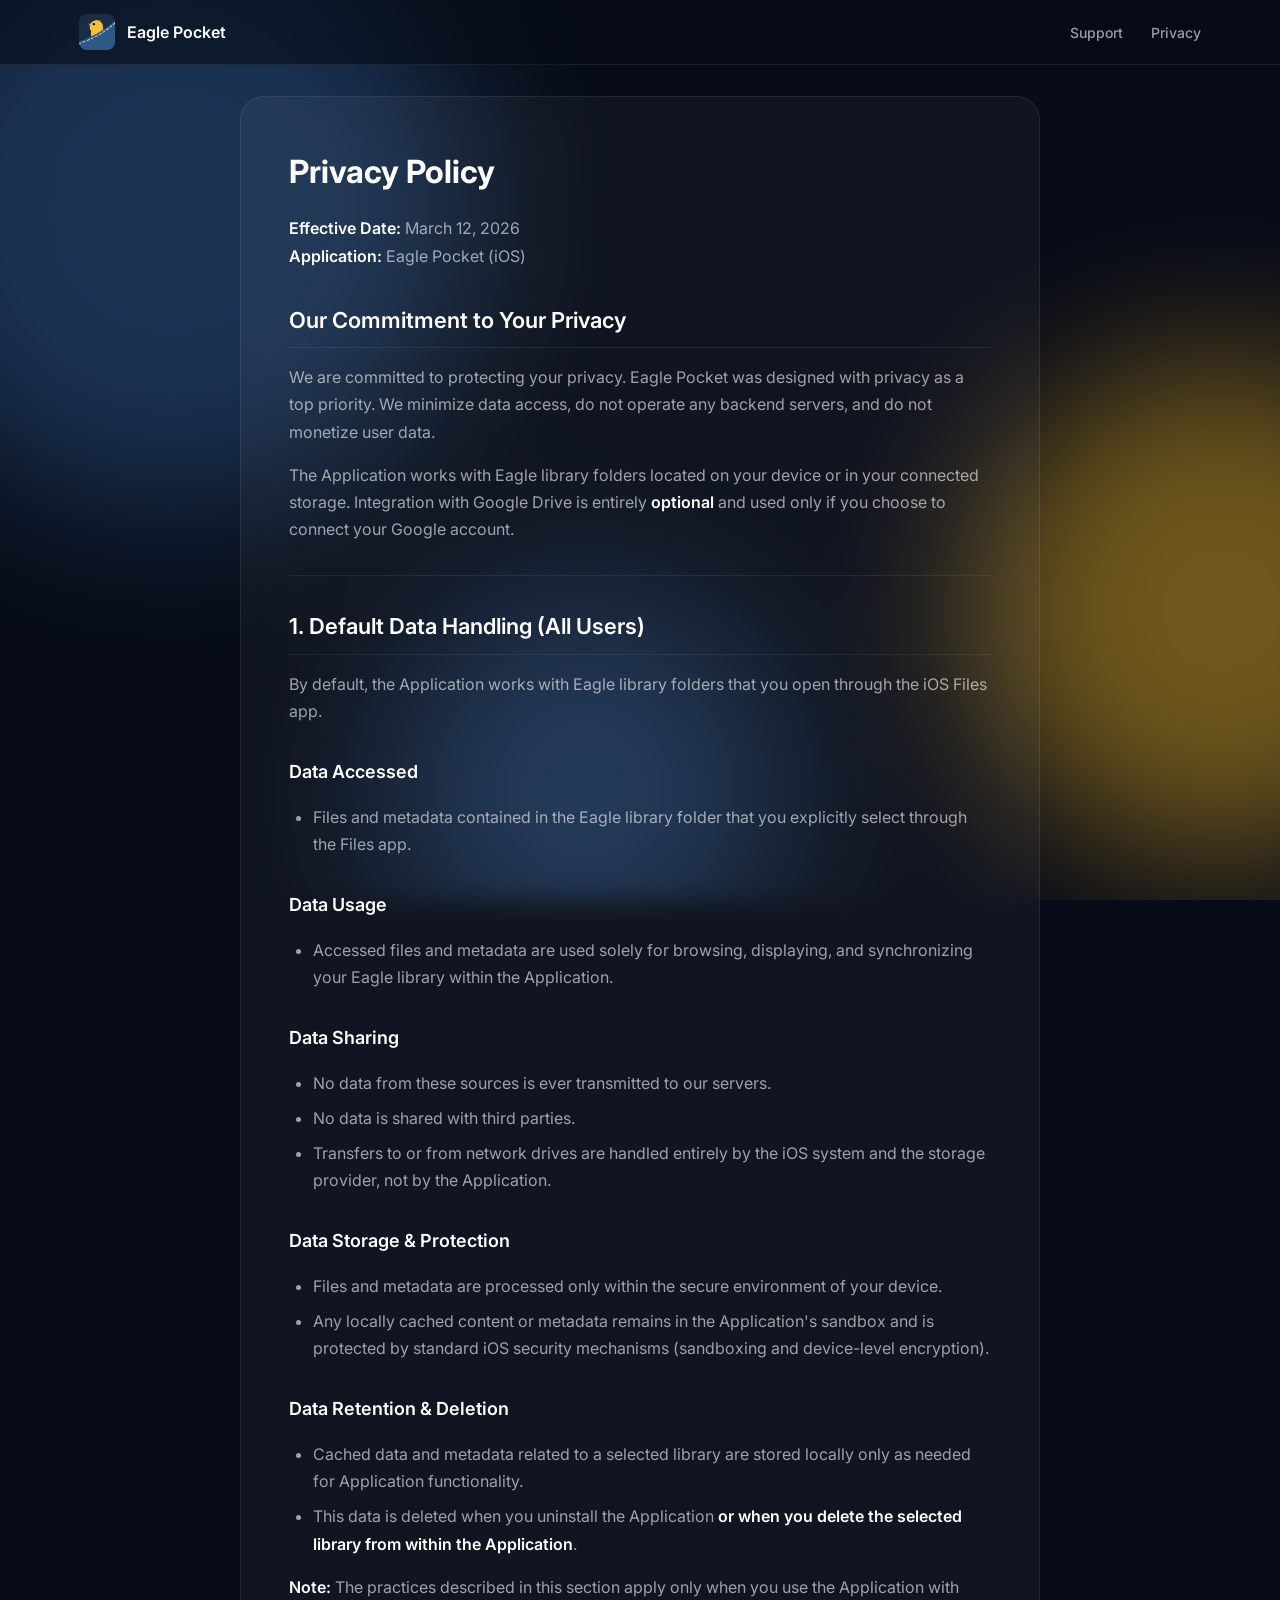
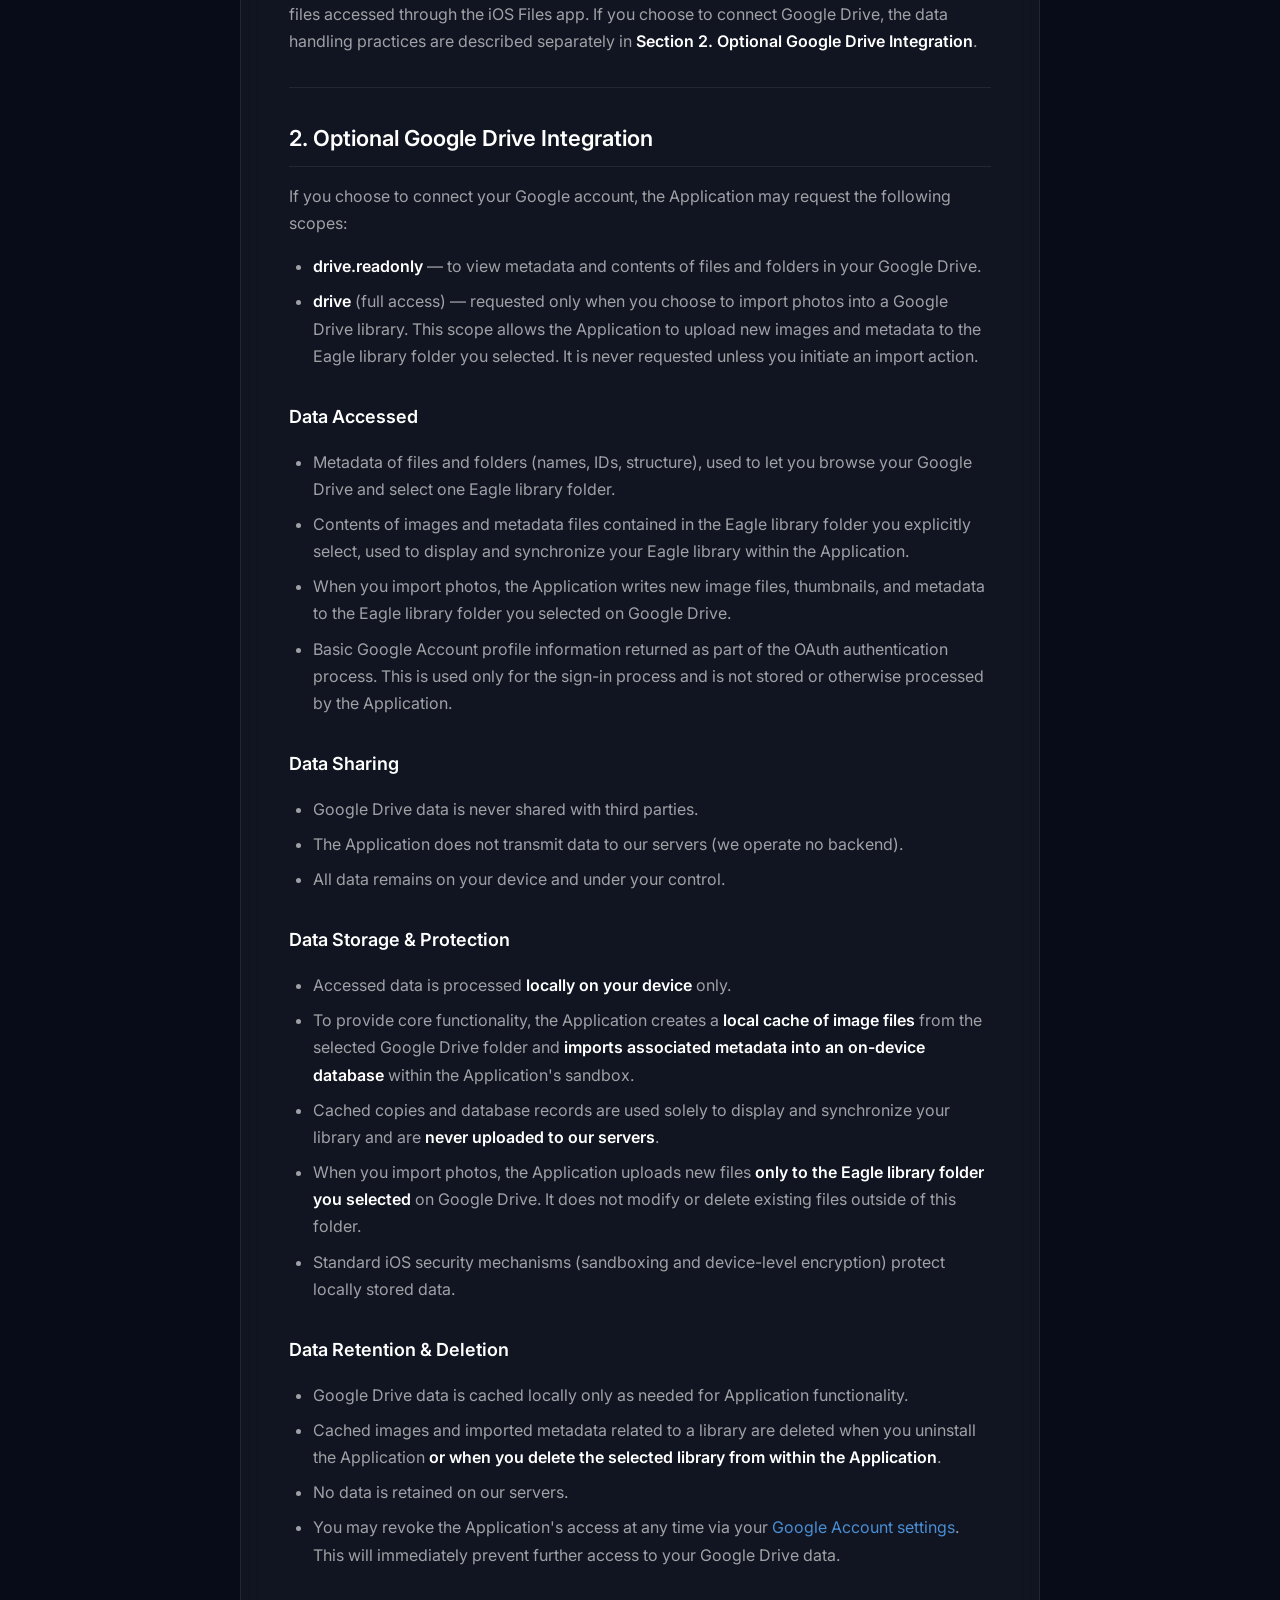
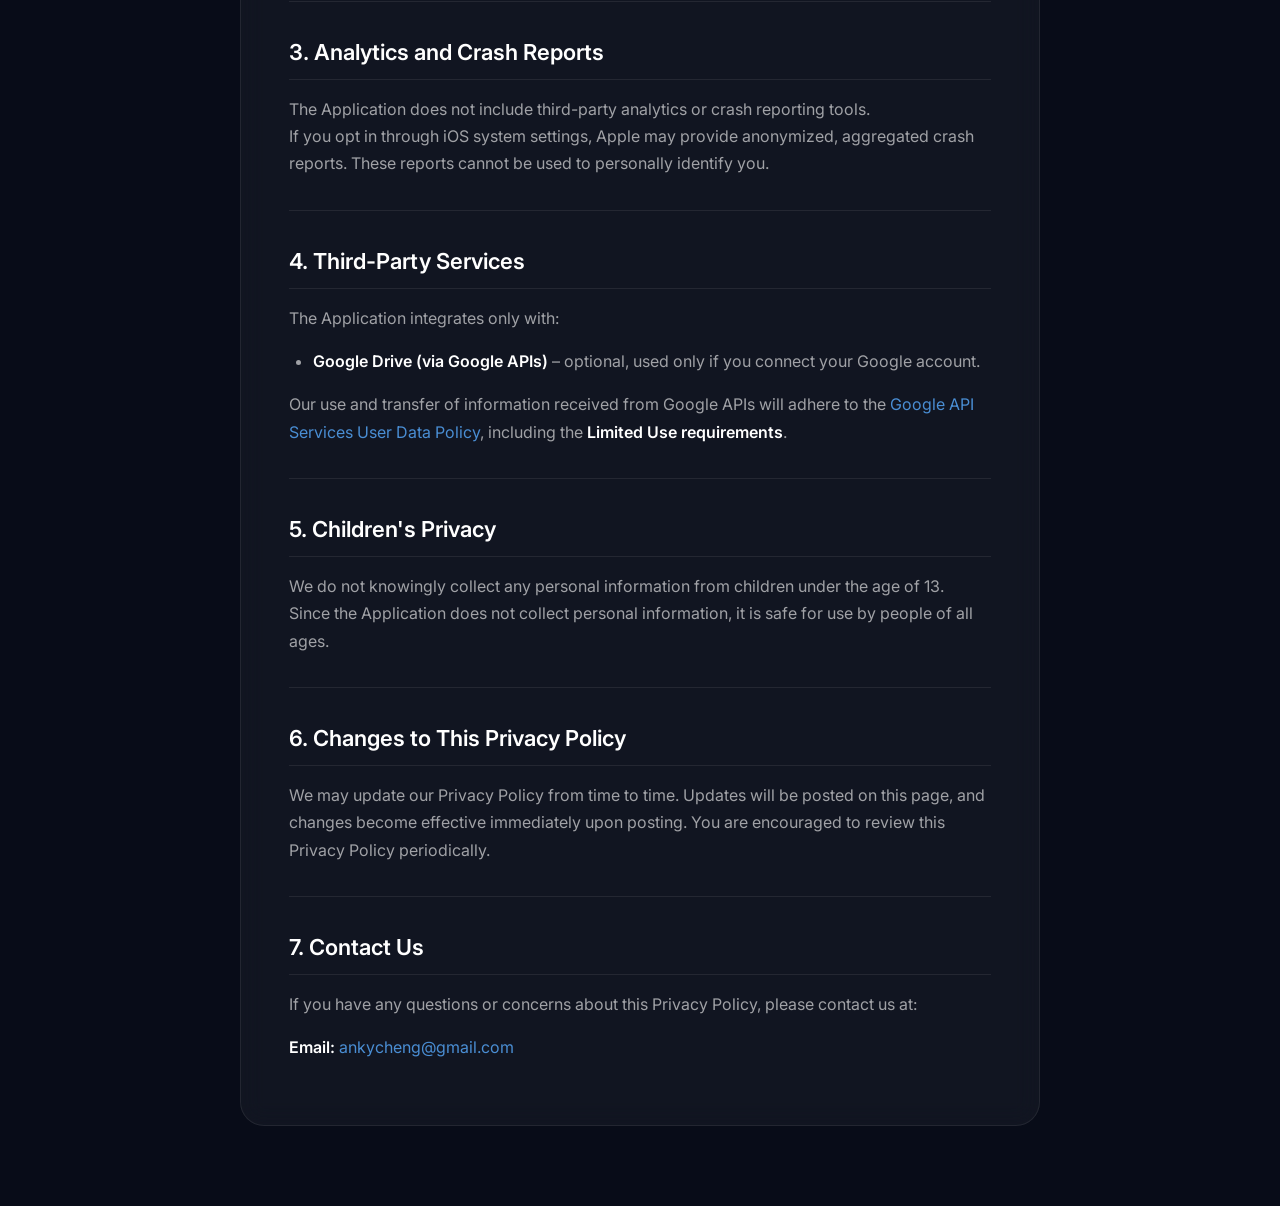
==== privacypolicy/index.html @ b46c78c3 "docs: Eagle Pocket landing site Static HTML/CSS landing page, privacy policy, and support page. Host" ====
<!DOCTYPE html>
<html lang="en-us">
<head>
    <meta charset="utf-8">
    <meta http-equiv="x-ua-compatible" content="ie=edge">
    <meta name="viewport" content="width=device-width, initial-scale=1.0">

    <title>Privacy Policy — Eagle Pocket</title>
    <meta name="description" content="Eagle Pocket privacy policy.">

    <!-- Icons -->
    <link rel="icon" type="image/png" sizes="32x32" href="../assets/favicon-32.png">
    <link rel="icon" type="image/png" sizes="16x16" href="../assets/favicon-16.png">
    <link rel="apple-touch-icon" sizes="180x180" href="../assets/apple-touch-icon.png">

    <!-- Smart App Banner (uncomment after App Store launch) -->
    <!-- <meta name="apple-itunes-app" content="app-id=6751750244"> -->

    <!-- Inter Font -->
    <link rel="preconnect" href="https://fonts.googleapis.com">
    <link rel="preconnect" href="https://fonts.gstatic.com" crossorigin>
    <link href="https://fonts.googleapis.com/css2?family=Inter:wght@300;400;500;600;700&display=swap" rel="stylesheet">

    <!-- FontAwesome -->
    <link rel="stylesheet" href="https://cdnjs.cloudflare.com/ajax/libs/font-awesome/5.15.4/css/all.min.css">

    <link rel="stylesheet" href="../styles.css">
</head>

<body>
    <!-- Animated Background Orbs -->
    <div class="bg-orbs">
        <div class="orb orb-1"></div>
        <div class="orb orb-2"></div>
        <div class="orb orb-3"></div>
    </div>

    <!-- Glass Nav -->
    <header class="glass-nav">
        <div class="nav-container">
            <div class="logo">
                <a href="../"><img class="headerIcon" src="../assets/appicon.png" alt="Eagle Pocket"></a>
                <p class="headerName">Eagle Pocket</p>
            </div>
            <nav>
                <ul>
                    <li><a href="../support/">Support</a></li>
                    <li><a href="../privacypolicy/">Privacy</a></li>
                </ul>
            </nav>
        </div>
    </header>

    <div class="page-wrapper">
        <article class="page-content">
            <h1>Privacy Policy</h1>
            <p><strong>Effective Date:</strong> March 12, 2026<br>
            <strong>Application:</strong> Eagle Pocket (iOS)</p>

            <h2>Our Commitment to Your Privacy</h2>
            <p>We are committed to protecting your privacy. Eagle Pocket was designed with privacy as a top priority. We minimize data access, do not operate any backend servers, and do not monetize user data.</p>
            <p>The Application works with Eagle library folders located on your device or in your connected storage. Integration with Google Drive is entirely <strong>optional</strong> and used only if you choose to connect your Google account.</p>

            <hr>

            <h2>1. Default Data Handling (All Users)</h2>
            <p>By default, the Application works with Eagle library folders that you open through the iOS Files app.</p>

            <h3>Data Accessed</h3>
            <ul>
                <li>Files and metadata contained in the Eagle library folder that you explicitly select through the Files app.</li>
            </ul>

            <h3>Data Usage</h3>
            <ul>
                <li>Accessed files and metadata are used solely for browsing, displaying, and synchronizing your Eagle library within the Application.</li>
            </ul>

            <h3>Data Sharing</h3>
            <ul>
                <li>No data from these sources is ever transmitted to our servers.</li>
                <li>No data is shared with third parties.</li>
                <li>Transfers to or from network drives are handled entirely by the iOS system and the storage provider, not by the Application.</li>
            </ul>

            <h3>Data Storage &amp; Protection</h3>
            <ul>
                <li>Files and metadata are processed only within the secure environment of your device.</li>
                <li>Any locally cached content or metadata remains in the Application's sandbox and is protected by standard iOS security mechanisms (sandboxing and device-level encryption).</li>
            </ul>

            <h3>Data Retention &amp; Deletion</h3>
            <ul>
                <li>Cached data and metadata related to a selected library are stored locally only as needed for Application functionality.</li>
                <li>This data is deleted when you uninstall the Application <strong>or when you delete the selected library from within the Application</strong>.</li>
            </ul>

            <p><strong>Note:</strong> The practices described in this section apply only when you use the Application with files accessed through the iOS Files app. If you choose to connect Google Drive, the data handling practices are described separately in <strong>Section 2. Optional Google Drive Integration</strong>.</p>

            <hr>

            <h2>2. Optional Google Drive Integration</h2>
            <p>If you choose to connect your Google account, the Application may request the following scopes:</p>
            <ul>
                <li><strong>drive.readonly</strong> — to view metadata and contents of files and folders in your Google Drive.</li>
                <li><strong>drive</strong> (full access) — requested only when you choose to import photos into a Google Drive library. This scope allows the Application to upload new images and metadata to the Eagle library folder you selected. It is never requested unless you initiate an import action.</li>
            </ul>

            <h3>Data Accessed</h3>
            <ul>
                <li>Metadata of files and folders (names, IDs, structure), used to let you browse your Google Drive and select one Eagle library folder.</li>
                <li>Contents of images and metadata files contained in the Eagle library folder you explicitly select, used to display and synchronize your Eagle library within the Application.</li>
                <li>When you import photos, the Application writes new image files, thumbnails, and metadata to the Eagle library folder you selected on Google Drive.</li>
                <li>Basic Google Account profile information returned as part of the OAuth authentication process. This is used only for the sign-in process and is not stored or otherwise processed by the Application.</li>
            </ul>

            <h3>Data Sharing</h3>
            <ul>
                <li>Google Drive data is never shared with third parties.</li>
                <li>The Application does not transmit data to our servers (we operate no backend).</li>
                <li>All data remains on your device and under your control.</li>
            </ul>

            <h3>Data Storage &amp; Protection</h3>
            <ul>
                <li>Accessed data is processed <strong>locally on your device</strong> only.</li>
                <li>To provide core functionality, the Application creates a <strong>local cache of image files</strong> from the selected Google Drive folder and <strong>imports associated metadata into an on-device database</strong> within the Application's sandbox.</li>
                <li>Cached copies and database records are used solely to display and synchronize your library and are <strong>never uploaded to our servers</strong>.</li>
                <li>When you import photos, the Application uploads new files <strong>only to the Eagle library folder you selected</strong> on Google Drive. It does not modify or delete existing files outside of this folder.</li>
                <li>Standard iOS security mechanisms (sandboxing and device-level encryption) protect locally stored data.</li>
            </ul>

            <h3>Data Retention &amp; Deletion</h3>
            <ul>
                <li>Google Drive data is cached locally only as needed for Application functionality.</li>
                <li>Cached images and imported metadata related to a library are deleted when you uninstall the Application <strong>or when you delete the selected library from within the Application</strong>.</li>
                <li>No data is retained on our servers.</li>
                <li>You may revoke the Application's access at any time via your <a href="https://myaccount.google.com/permissions">Google Account settings</a>. This will immediately prevent further access to your Google Drive data.</li>
            </ul>

            <hr>

            <h2>3. Analytics and Crash Reports</h2>
            <p>The Application does not include third-party analytics or crash reporting tools.<br>
            If you opt in through iOS system settings, Apple may provide anonymized, aggregated crash reports. These reports cannot be used to personally identify you.</p>

            <hr>

            <h2>4. Third-Party Services</h2>
            <p>The Application integrates only with:</p>
            <ul>
                <li><strong>Google Drive (via Google APIs)</strong> – optional, used only if you connect your Google account.</li>
            </ul>
            <p>Our use and transfer of information received from Google APIs will adhere to the <a href="https://developers.google.com/terms/api-services-user-data-policy">Google API Services User Data Policy</a>, including the <strong>Limited Use requirements</strong>.</p>

            <hr>

            <h2>5. Children's Privacy</h2>
            <p>We do not knowingly collect any personal information from children under the age of 13.<br>
            Since the Application does not collect personal information, it is safe for use by people of all ages.</p>

            <hr>

            <h2>6. Changes to This Privacy Policy</h2>
            <p>We may update our Privacy Policy from time to time. Updates will be posted on this page, and changes become effective immediately upon posting. You are encouraged to review this Privacy Policy periodically.</p>

            <hr>

            <h2>7. Contact Us</h2>
            <p>If you have any questions or concerns about this Privacy Policy, please contact us at:</p>
            <p><strong>Email:</strong> <a href="mailto:ankycheng@gmail.com">ankycheng@gmail.com</a></p>
        </article>
    </div>
</body>
</html>
---- styles.css ----
/* ============================================
   Eagle Pocket — Liquid Glass Theme
   ============================================ */

/* ---------- Custom Properties ---------- */
:root {
  --bg-base: #080c18;
  --glass-bg: rgba(255, 255, 255, 0.04);
  --glass-bg-hover: rgba(255, 255, 255, 0.08);
  --glass-border: rgba(255, 255, 255, 0.08);
  --glass-border-hover: rgba(255, 255, 255, 0.15);
  --orb-blue: #2d5a8e;
  --orb-gold: #d4a020;
  --text-primary: #ffffff;
  --text-secondary: rgba(255, 255, 255, 0.6);
  --accent: #4a8ed4;
  --content-width: 1170px;
}

/* ---------- Reset ---------- */
*,
*::before,
*::after {
  box-sizing: border-box;
  margin: 0;
  padding: 0;
}

html {
  font-size: 62.5%;
  font-family: 'Inter', -apple-system, BlinkMacSystemFont, "Segoe UI", Roboto, Helvetica, Arial, sans-serif;
  line-height: 1;
  scroll-behavior: smooth;
}

body {
  font-size: 1.6rem;
  background-color: var(--bg-base);
  color: var(--text-primary);
  -webkit-font-smoothing: antialiased;
  -moz-osx-font-smoothing: grayscale;
  overflow-x: hidden;
}

h1 { font-size: 4rem; font-weight: 700; }
h2 { font-size: 2.4rem; font-weight: 400; }
h3 { font-size: 2rem; font-weight: 600; }

a:link,
a:hover,
a:visited,
a:active {
  color: var(--accent);
  text-decoration: none;
}


/* ---------- Animated Background Orbs ---------- */

.bg-orbs {
  position: fixed;
  top: 0;
  left: 0;
  width: 100%;
  height: 100%;
  z-index: 0;
  pointer-events: none;
  overflow: hidden;
}

.orb {
  position: absolute;
  border-radius: 50%;
  filter: blur(80px);
  opacity: 0.5;
}

.orb-1 {
  width: 600px;
  height: 600px;
  background: var(--orb-blue);
  top: -10%;
  left: -10%;
  animation: orb-float-1 20s ease-in-out infinite;
}

.orb-2 {
  width: 500px;
  height: 500px;
  background: var(--orb-gold);
  top: 40%;
  right: -15%;
  animation: orb-float-2 25s ease-in-out infinite;
}

.orb-3 {
  width: 400px;
  height: 400px;
  background: var(--orb-blue);
  bottom: -10%;
  left: 30%;
  animation: orb-float-3 22s ease-in-out infinite;
}

@keyframes orb-float-1 {
  0%, 100% { transform: translate(0, 0) scale(1); }
  33% { transform: translate(100px, 80px) scale(1.1); }
  66% { transform: translate(-50px, 120px) scale(0.95); }
}

@keyframes orb-float-2 {
  0%, 100% { transform: translate(0, 0) scale(1); }
  33% { transform: translate(-120px, -60px) scale(1.05); }
  66% { transform: translate(60px, -100px) scale(0.9); }
}

@keyframes orb-float-3 {
  0%, 100% { transform: translate(0, 0) scale(1); }
  33% { transform: translate(80px, -70px) scale(1.1); }
  66% { transform: translate(-100px, 40px) scale(0.95); }
}


/* ---------- Glass Nav ---------- */

.glass-nav {
  position: fixed;
  top: 0;
  left: 0;
  right: 0;
  z-index: 100;
  background: rgba(8, 12, 24, 0.6);
  backdrop-filter: blur(20px);
  -webkit-backdrop-filter: blur(20px);
  border-bottom: 1px solid var(--glass-border);
}

.nav-container {
  max-width: var(--content-width);
  margin: 0 auto;
  padding: 0 24px;
  display: flex;
  align-items: center;
  justify-content: space-between;
  height: 64px;
}

.logo {
  display: flex;
  align-items: center;
  gap: 12px;
}

.logo a {
  display: flex;
}

.headerIcon {
  width: 36px;
  height: 36px;
  border-radius: 22.37%;
  overflow: hidden;
  display: block;
}

.headerName {
  color: var(--text-primary);
  font-weight: 600;
  font-size: 1.6rem;
  white-space: nowrap;
}

nav ul {
  display: flex;
  list-style: none;
  gap: 28px;
}

nav ul li a:link,
nav ul li a:visited {
  color: var(--text-secondary);
  font-size: 1.4rem;
  font-weight: 500;
  transition: color 0.2s;
}

nav ul li a:hover,
nav ul li a:active {
  color: var(--text-primary);
}


/* ---------- Hero Section ---------- */

.hero {
  position: relative;
  z-index: 1;
  min-height: 100vh;
  display: flex;
  align-items: center;
  padding-top: 64px;
}

.hero-container {
  max-width: var(--content-width);
  margin: 0 auto;
  padding: 60px 24px;
  display: grid;
  grid-template-columns: 1fr 1fr;
  gap: 60px;
  align-items: center;
  width: 100%;
}

.hero-content {
  display: flex;
  flex-direction: column;
  align-items: flex-start;
}

.hero-icon-wrapper {
  position: relative;
  margin-bottom: 32px;
  width: 120px;
  height: 120px;
}

.hero-icon-glow {
  position: absolute;
  width: 160px;
  height: 160px;
  background: var(--orb-blue);
  border-radius: 32px;
  filter: blur(40px);
  opacity: 0.4;
  top: 50%;
  left: 50%;
  transform: translate(-50%, -50%);
}

.appIconLarge {
  position: relative;
  width: 120px;
  height: 120px;
  display: block;
  border-radius: 22.37%;
  z-index: 1;
}

.appName {
  color: var(--text-primary);
  font-size: 4.8rem;
  font-weight: 700;
  letter-spacing: -0.02em;
  line-height: 1.1;
}

.appPrice {
  color: var(--text-secondary);
  font-weight: 400;
  font-size: 1.8rem;
  margin-top: 12px;
}

.hero-tagline {
  color: var(--text-secondary);
  font-size: 2rem;
  line-height: 1.6;
  margin-top: 24px;
  max-width: 480px;
}

.hero-actions {
  margin-top: 36px;
  display: flex;
  gap: 16px;
  align-items: center;
  filter: drop-shadow(0px 5px 10px rgba(0, 0, 0, 0.1)) drop-shadow(0px 1px 1px rgba(0, 0, 0, 0.2));
}

.appStore,
.playStore {
  height: 54px;
  transition: transform 0.2s;
}

.appStore:hover,
.playStore:hover {
  transform: scale(1.05);
}


/* ---------- Phone Glass Frame ---------- */

.hero-phone {
  display: flex;
  justify-content: center;
  align-items: center;
}

.phone-glass-frame {
  position: relative;
  background: var(--glass-bg);
  border: 1px solid var(--glass-border);
  border-radius: 40px;
  padding: 16px;
  backdrop-filter: blur(12px);
  -webkit-backdrop-filter: blur(12px);
  box-shadow: 0 20px 60px rgba(0, 0, 0, 0.3),
              inset 0 1px 0 rgba(255, 255, 255, 0.05);
}

.phone-inner {
  position: relative;
  width: 280px;
  background: #000;
  border-radius: 28px;
  overflow: hidden;
}

.iphoneScreen {
  width: 280px;
  display: block;
}

.videoContainer {
  width: 280px;
  height: 606px;
}

.videoContainer > video {
  width: 280px;
  height: 606px;
}


/* ---------- Features Section ---------- */

.features-section {
  position: relative;
  z-index: 1;
  padding: 80px 0 100px;
}

.features-container {
  max-width: var(--content-width);
  margin: 0 auto;
  padding: 0 24px;
}

.features-grid {
  display: grid;
  grid-template-columns: repeat(3, 1fr);
  gap: 24px;
}

.glass-card {
  background: var(--glass-bg);
  border: 1px solid var(--glass-border);
  border-radius: 20px;
  padding: 36px 28px;
  backdrop-filter: blur(12px);
  -webkit-backdrop-filter: blur(12px);
  transition: transform 0.3s, background 0.3s, border-color 0.3s, box-shadow 0.3s;
}

.glass-card:hover {
  transform: translateY(-4px);
  background: var(--glass-bg-hover);
  border-color: var(--glass-border-hover);
  box-shadow: 0 12px 40px rgba(45, 90, 142, 0.15);
}

.card-icon {
  width: 48px;
  height: 48px;
  display: flex;
  align-items: center;
  justify-content: center;
  background: rgba(74, 142, 212, 0.15);
  border-radius: 12px;
  margin-bottom: 20px;
}

.card-icon i {
  font-size: 2rem;
  color: var(--accent);
}

.glass-card h3 {
  color: var(--text-primary);
  margin-bottom: 12px;
  font-size: 1.8rem;
}

.glass-card p {
  color: var(--text-secondary);
  line-height: 1.6;
  font-size: 1.5rem;
}


/* ---------- Footer ---------- */

.glass-footer {
  position: relative;
  z-index: 1;
  border-top: 1px solid var(--glass-border);
  padding: 60px 0;
}

.footer-container {
  max-width: var(--content-width);
  margin: 0 auto;
  padding: 0 24px;
  text-align: center;
}

.footer-social {
  display: flex;
  justify-content: center;
  gap: 12px;
  margin-bottom: 28px;
}

.social-circle {
  width: 40px;
  height: 40px;
  display: flex;
  align-items: center;
  justify-content: center;
  border-radius: 50%;
  background: var(--glass-bg);
  border: 1px solid var(--glass-border);
  transition: background 0.2s, border-color 0.2s;
}

.social-circle i {
  color: var(--text-secondary);
  font-size: 1.6rem;
}

.social-circle:hover {
  background: var(--glass-bg-hover);
  border-color: var(--glass-border-hover);
}

.social-circle:hover i {
  color: var(--text-primary);
}

.footer-links {
  display: flex;
  justify-content: center;
  gap: 24px;
  margin-bottom: 28px;
  flex-wrap: wrap;
}

.footer-links a {
  color: var(--text-secondary);
  font-size: 1.4rem;
  transition: color 0.2s;
}

.footer-links a:hover {
  color: var(--text-primary);
}

.footer-credit {
  color: rgba(255, 255, 255, 0.3);
  font-size: 1.3rem;
}


/* ---------- Sub-page Styles ---------- */

.page-wrapper {
  position: relative;
  z-index: 1;
  min-height: 100vh;
  padding-top: 96px;
  padding-bottom: 80px;
}

.page-content {
  max-width: 800px;
  margin: 0 auto;
  padding: 48px;
  background: var(--glass-bg);
  border: 1px solid var(--glass-border);
  border-radius: 24px;
  backdrop-filter: blur(12px);
  -webkit-backdrop-filter: blur(12px);
  color: var(--text-secondary);
  font-size: 1.6rem;
  line-height: 1.7;
}

.page-content h1,
.page-content h2,
.page-content h3,
.page-content h4 {
  color: var(--text-primary);
  margin-top: 32px;
  margin-bottom: 16px;
}

.page-content h1 {
  font-size: 3.2rem;
  margin-top: 0;
}

.page-content h2 {
  font-size: 2.2rem;
  font-weight: 600;
  padding-bottom: 8px;
  border-bottom: 1px solid var(--glass-border);
}

.page-content h3 {
  font-size: 1.8rem;
}

.page-content p {
  margin-bottom: 16px;
}

.page-content a {
  color: var(--accent);
}

.page-content strong {
  color: var(--text-primary);
  font-weight: 600;
}

.page-content ul,
.page-content ol {
  margin-bottom: 16px;
  padding-left: 24px;
}

.page-content li {
  margin-bottom: 8px;
}

.page-content hr {
  border: none;
  border-top: 1px solid var(--glass-border);
  margin: 32px 0;
}

.page-content code {
  background: rgba(255, 255, 255, 0.06);
  color: #e0e0e0;
  padding: 2px 6px;
  border-radius: 4px;
  font-size: 1.4rem;
}

.page-content blockquote {
  border-left: 3px solid var(--accent);
  padding-left: 16px;
  color: var(--text-secondary);
  margin-bottom: 16px;
}


/* ---------- Responsive ---------- */

@media only screen and (max-width: 992px) {
  .hero-container {
    grid-template-columns: 1fr;
    text-align: center;
    gap: 40px;
  }

  .hero-content {
    align-items: center;
  }

  .hero-tagline {
    max-width: 100%;
  }

  .hero-actions {
    justify-content: center;
  }

  .features-grid {
    grid-template-columns: 1fr;
    max-width: 500px;
    margin: 0 auto;
  }
}

@media only screen and (max-width: 768px) {
  .headerName {
    display: none;
  }

  .appName {
    font-size: 3.6rem;
  }

  .hero-tagline {
    font-size: 1.7rem;
  }

  .phone-inner {
    width: 240px;
  }

  .iphoneScreen {
    width: 240px;
  }

  .videoContainer {
    width: 240px;
    height: 520px;
  }

  .videoContainer > video {
    width: 240px;
    height: 520px;
  }

  .page-content {
    margin: 0 16px;
    padding: 28px 20px;
  }
}

@media only screen and (max-width: 480px) {
  .hero-actions {
    flex-direction: column;
  }

  .appStore,
  .playStore {
    height: 48px;
  }

  .footer-links {
    flex-direction: column;
    gap: 12px;
  }
}


/* ---------- Utility ---------- */

.hidden {
  display: none;
}
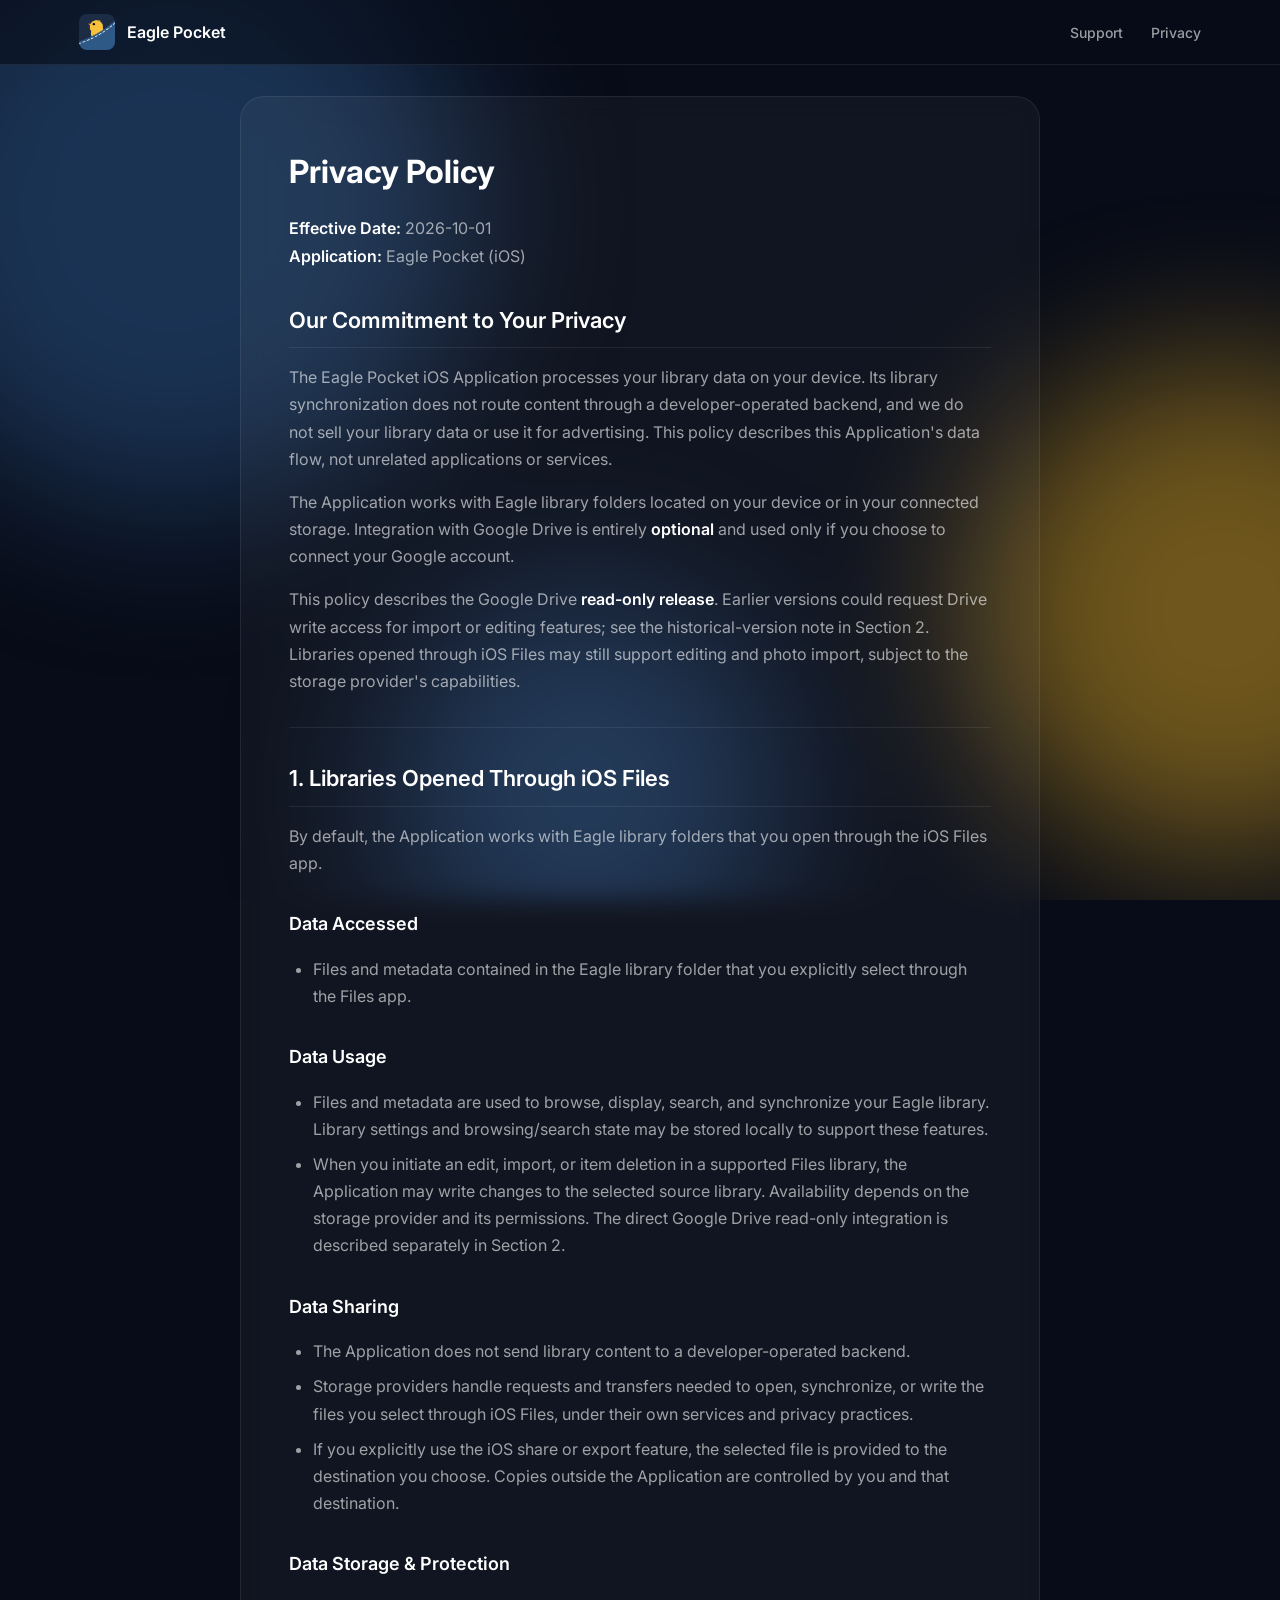
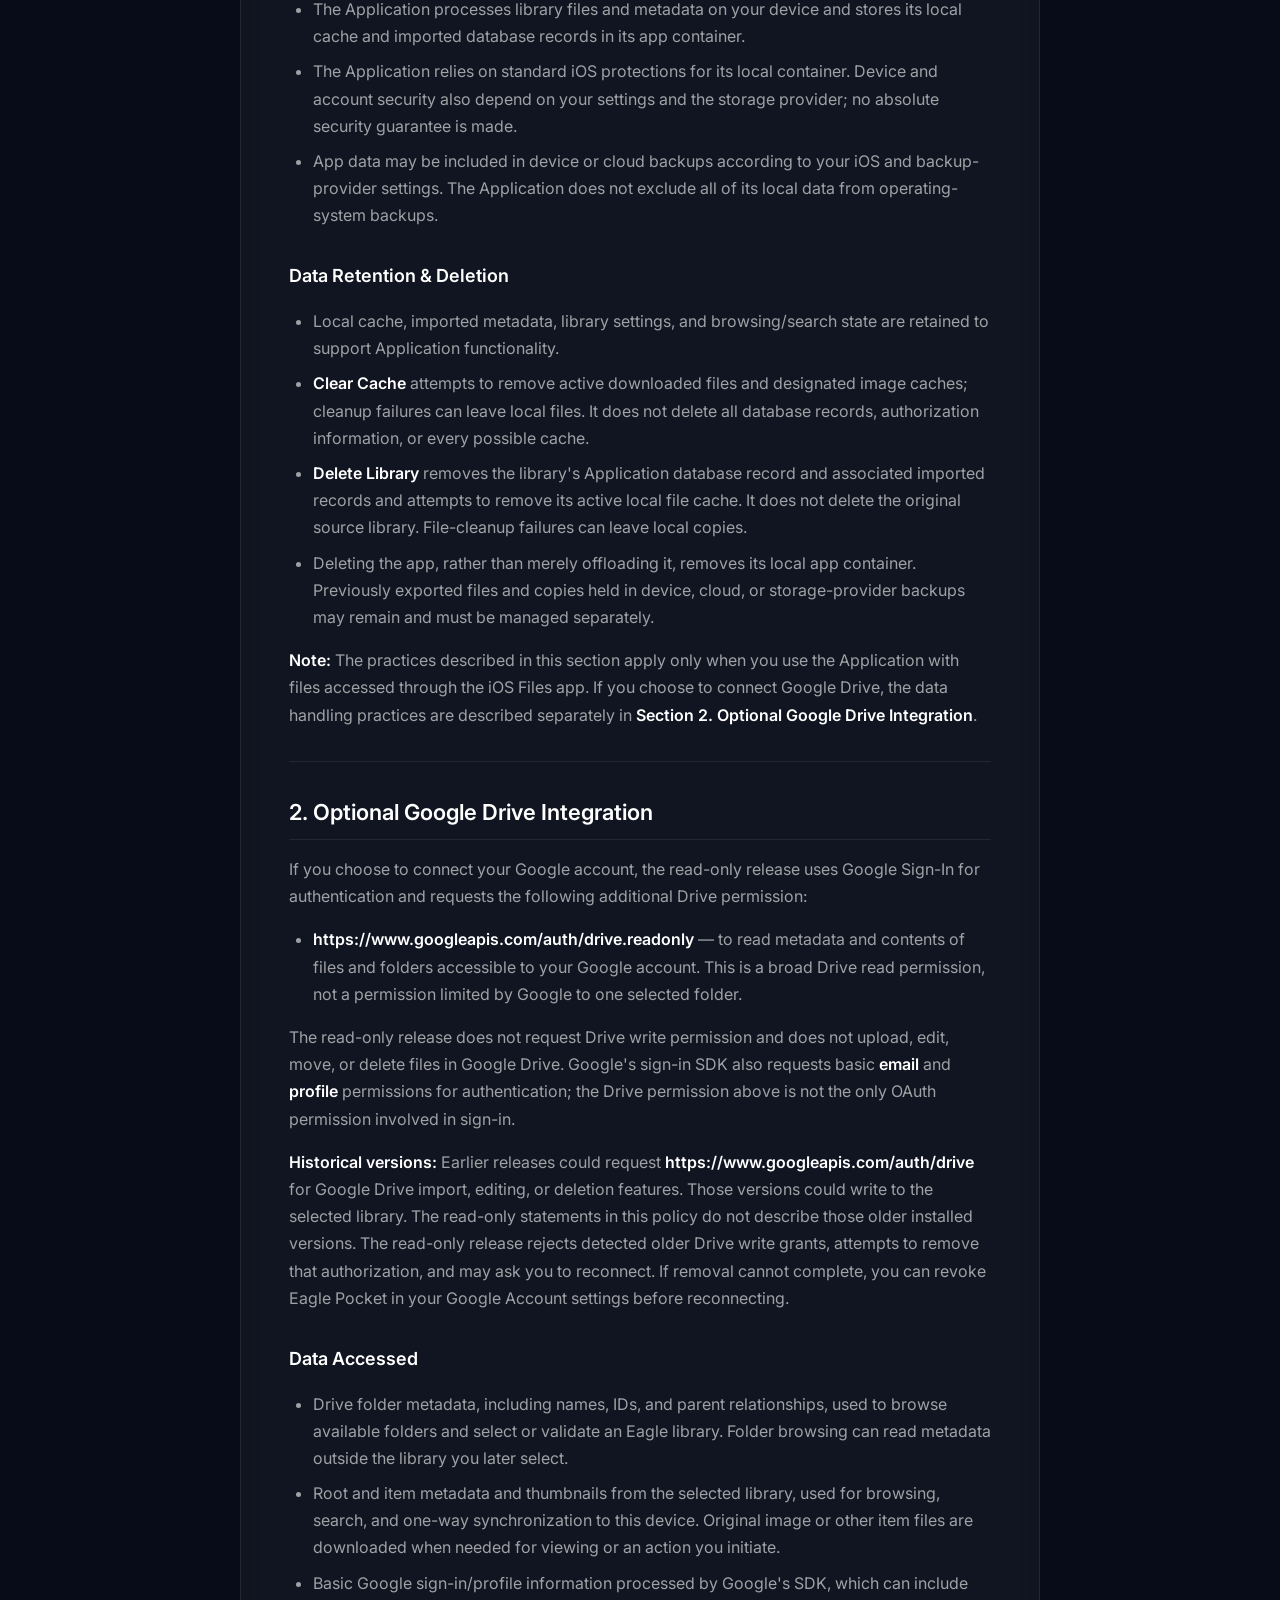
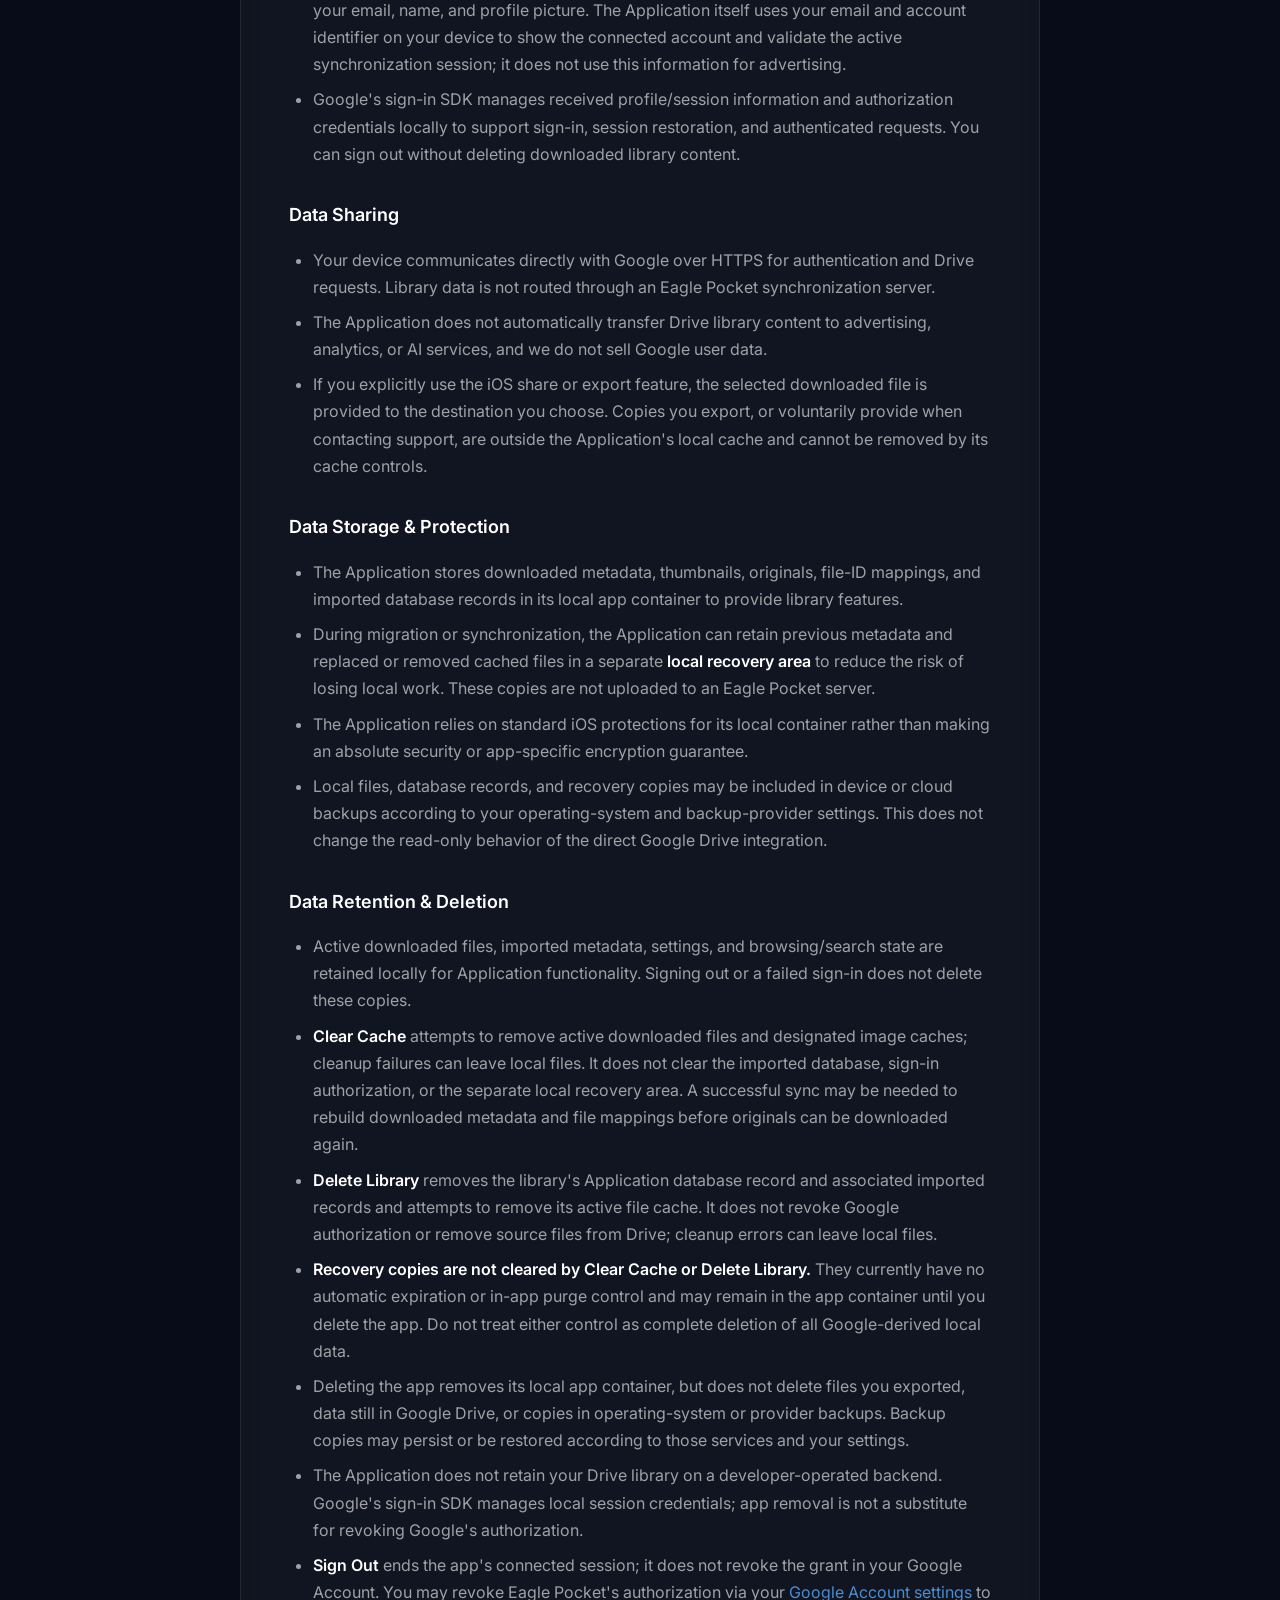
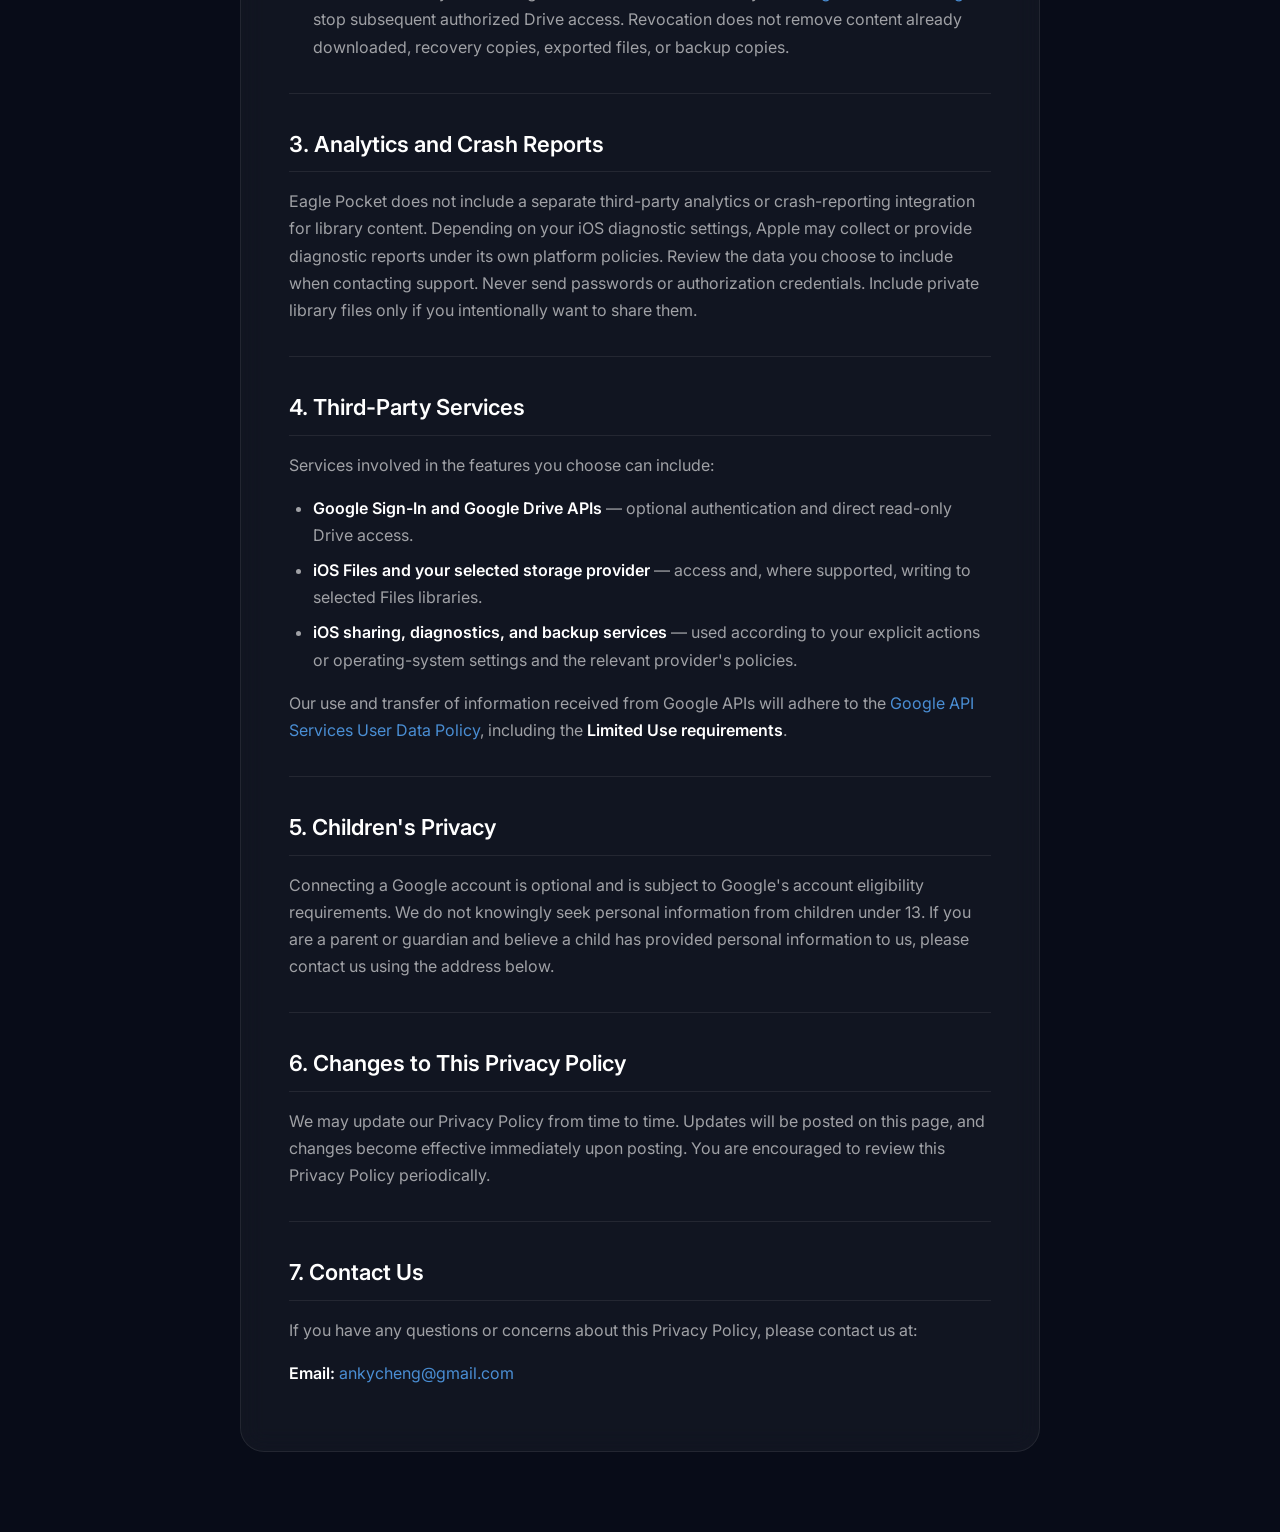
==== commit 5b230478: "docs: clarify read-only Google Drive access and data retention" ====
--- a/privacypolicy/index.html
+++ b/privacypolicy/index.html
@@ -19,7 +19,7 @@
     <!-- Inter Font -->
     <link rel="preconnect" href="https://fonts.googleapis.com">
     <link rel="preconnect" href="https://fonts.gstatic.com" crossorigin>
-    <link href="https://fonts.googleapis.com/css2?family=Inter:wght@300;400;500;600;700&display=swap" rel="stylesheet">
+    <link href="https://fonts.googleapis.com/css2?family=Inter:wght@300;400;500;600;700&amp;display=swap" rel="stylesheet">
 
     <!-- FontAwesome -->
     <link rel="stylesheet" href="https://cdnjs.cloudflare.com/ajax/libs/font-awesome/5.15.4/css/all.min.css">
@@ -54,16 +54,17 @@
     <div class="page-wrapper">
         <article class="page-content">
             <h1>Privacy Policy</h1>
-            <p><strong>Effective Date:</strong> March 12, 2026<br>
+            <p><strong>Effective Date:</strong> 2026-10-01<br>
             <strong>Application:</strong> Eagle Pocket (iOS)</p>
 
             <h2>Our Commitment to Your Privacy</h2>
-            <p>We are committed to protecting your privacy. Eagle Pocket was designed with privacy as a top priority. We minimize data access, do not operate any backend servers, and do not monetize user data.</p>
+            <p>The Eagle Pocket iOS Application processes your library data on your device. Its library synchronization does not route content through a developer-operated backend, and we do not sell your library data or use it for advertising. This policy describes this Application's data flow, not unrelated applications or services.</p>
             <p>The Application works with Eagle library folders located on your device or in your connected storage. Integration with Google Drive is entirely <strong>optional</strong> and used only if you choose to connect your Google account.</p>
+            <p>This policy describes the Google Drive <strong>read-only release</strong>. Earlier versions could request Drive write access for import or editing features; see the historical-version note in Section 2. Libraries opened through iOS Files may still support editing and photo import, subject to the storage provider's capabilities.</p>
 
             <hr>
 
-            <h2>1. Default Data Handling (All Users)</h2>
+            <h2>1. Libraries Opened Through iOS Files</h2>
             <p>By default, the Application works with Eagle library folders that you open through the iOS Files app.</p>
 
             <h3>Data Accessed</h3>
@@ -73,26 +74,30 @@
 
             <h3>Data Usage</h3>
             <ul>
-                <li>Accessed files and metadata are used solely for browsing, displaying, and synchronizing your Eagle library within the Application.</li>
+                <li>Files and metadata are used to browse, display, search, and synchronize your Eagle library. Library settings and browsing/search state may be stored locally to support these features.</li>
+                <li>When you initiate an edit, import, or item deletion in a supported Files library, the Application may write changes to the selected source library. Availability depends on the storage provider and its permissions. The direct Google Drive read-only integration is described separately in Section 2.</li>
             </ul>
 
             <h3>Data Sharing</h3>
             <ul>
-                <li>No data from these sources is ever transmitted to our servers.</li>
-                <li>No data is shared with third parties.</li>
-                <li>Transfers to or from network drives are handled entirely by the iOS system and the storage provider, not by the Application.</li>
+                <li>The Application does not send library content to a developer-operated backend.</li>
+                <li>Storage providers handle requests and transfers needed to open, synchronize, or write the files you select through iOS Files, under their own services and privacy practices.</li>
+                <li>If you explicitly use the iOS share or export feature, the selected file is provided to the destination you choose. Copies outside the Application are controlled by you and that destination.</li>
             </ul>
 
             <h3>Data Storage &amp; Protection</h3>
             <ul>
-                <li>Files and metadata are processed only within the secure environment of your device.</li>
-                <li>Any locally cached content or metadata remains in the Application's sandbox and is protected by standard iOS security mechanisms (sandboxing and device-level encryption).</li>
+                <li>The Application processes library files and metadata on your device and stores its local cache and imported database records in its app container.</li>
+                <li>The Application relies on standard iOS protections for its local container. Device and account security also depend on your settings and the storage provider; no absolute security guarantee is made.</li>
+                <li>App data may be included in device or cloud backups according to your iOS and backup-provider settings. The Application does not exclude all of its local data from operating-system backups.</li>
             </ul>
 
             <h3>Data Retention &amp; Deletion</h3>
             <ul>
-                <li>Cached data and metadata related to a selected library are stored locally only as needed for Application functionality.</li>
-                <li>This data is deleted when you uninstall the Application <strong>or when you delete the selected library from within the Application</strong>.</li>
+                <li>Local cache, imported metadata, library settings, and browsing/search state are retained to support Application functionality.</li>
+                <li><strong>Clear Cache</strong> attempts to remove active downloaded files and designated image caches; cleanup failures can leave local files. It does not delete all database records, authorization information, or every possible cache.</li>
+                <li><strong>Delete Library</strong> removes the library's Application database record and associated imported records and attempts to remove its active local file cache. It does not delete the original source library. File-cleanup failures can leave local copies.</li>
+                <li>Deleting the app, rather than merely offloading it, removes its local app container. Previously exported files and copies held in device, cloud, or storage-provider backups may remain and must be managed separately.</li>
             </ul>
 
             <p><strong>Note:</strong> The practices described in this section apply only when you use the Application with files accessed through the iOS Files app. If you choose to connect Google Drive, the data handling practices are described separately in <strong>Section 2. Optional Google Drive Integration</strong>.</p>
@@ -100,64 +105,67 @@
             <hr>
 
             <h2>2. Optional Google Drive Integration</h2>
-            <p>If you choose to connect your Google account, the Application may request the following scopes:</p>
+            <p>If you choose to connect your Google account, the read-only release uses Google Sign-In for authentication and requests the following additional Drive permission:</p>
             <ul>
-                <li><strong>drive.readonly</strong> — to view metadata and contents of files and folders in your Google Drive.</li>
-                <li><strong>drive</strong> (full access) — requested only when you choose to import photos into a Google Drive library. This scope allows the Application to upload new images and metadata to the Eagle library folder you selected. It is never requested unless you initiate an import action.</li>
+                <li><strong>https://www.googleapis.com/auth/drive.readonly</strong> — to read metadata and contents of files and folders accessible to your Google account. This is a broad Drive read permission, not a permission limited by Google to one selected folder.</li>
             </ul>
+            <p>The read-only release does not request Drive write permission and does not upload, edit, move, or delete files in Google Drive. Google's sign-in SDK also requests basic <strong>email</strong> and <strong>profile</strong> permissions for authentication; the Drive permission above is not the only OAuth permission involved in sign-in.</p>
+            <p><strong>Historical versions:</strong> Earlier releases could request <strong>https://www.googleapis.com/auth/drive</strong> for Google Drive import, editing, or deletion features. Those versions could write to the selected library. The read-only statements in this policy do not describe those older installed versions. The read-only release rejects detected older Drive write grants, attempts to remove that authorization, and may ask you to reconnect. If removal cannot complete, you can revoke Eagle Pocket in your Google Account settings before reconnecting.</p>
 
             <h3>Data Accessed</h3>
             <ul>
-                <li>Metadata of files and folders (names, IDs, structure), used to let you browse your Google Drive and select one Eagle library folder.</li>
-                <li>Contents of images and metadata files contained in the Eagle library folder you explicitly select, used to display and synchronize your Eagle library within the Application.</li>
-                <li>When you import photos, the Application writes new image files, thumbnails, and metadata to the Eagle library folder you selected on Google Drive.</li>
-                <li>Basic Google Account profile information returned as part of the OAuth authentication process. This is used only for the sign-in process and is not stored or otherwise processed by the Application.</li>
+                <li>Drive folder metadata, including names, IDs, and parent relationships, used to browse available folders and select or validate an Eagle library. Folder browsing can read metadata outside the library you later select.</li>
+                <li>Root and item metadata and thumbnails from the selected library, used for browsing, search, and one-way synchronization to this device. Original image or other item files are downloaded when needed for viewing or an action you initiate.</li>
+                <li>Basic Google sign-in/profile information processed by Google's SDK, which can include your email, name, and profile picture. The Application itself uses your email and account identifier on your device to show the connected account and validate the active synchronization session; it does not use this information for advertising.</li>
+                <li>Google's sign-in SDK manages received profile/session information and authorization credentials locally to support sign-in, session restoration, and authenticated requests. You can sign out without deleting downloaded library content.</li>
             </ul>
 
             <h3>Data Sharing</h3>
             <ul>
-                <li>Google Drive data is never shared with third parties.</li>
-                <li>The Application does not transmit data to our servers (we operate no backend).</li>
-                <li>All data remains on your device and under your control.</li>
+                <li>Your device communicates directly with Google over HTTPS for authentication and Drive requests. Library data is not routed through an Eagle Pocket synchronization server.</li>
+                <li>The Application does not automatically transfer Drive library content to advertising, analytics, or AI services, and we do not sell Google user data.</li>
+                <li>If you explicitly use the iOS share or export feature, the selected downloaded file is provided to the destination you choose. Copies you export, or voluntarily provide when contacting support, are outside the Application's local cache and cannot be removed by its cache controls.</li>
             </ul>
 
             <h3>Data Storage &amp; Protection</h3>
             <ul>
-                <li>Accessed data is processed <strong>locally on your device</strong> only.</li>
-                <li>To provide core functionality, the Application creates a <strong>local cache of image files</strong> from the selected Google Drive folder and <strong>imports associated metadata into an on-device database</strong> within the Application's sandbox.</li>
-                <li>Cached copies and database records are used solely to display and synchronize your library and are <strong>never uploaded to our servers</strong>.</li>
-                <li>When you import photos, the Application uploads new files <strong>only to the Eagle library folder you selected</strong> on Google Drive. It does not modify or delete existing files outside of this folder.</li>
-                <li>Standard iOS security mechanisms (sandboxing and device-level encryption) protect locally stored data.</li>
+                <li>The Application stores downloaded metadata, thumbnails, originals, file-ID mappings, and imported database records in its local app container to provide library features.</li>
+                <li>During migration or synchronization, the Application can retain previous metadata and replaced or removed cached files in a separate <strong>local recovery area</strong> to reduce the risk of losing local work. These copies are not uploaded to an Eagle Pocket server.</li>
+                <li>The Application relies on standard iOS protections for its local container rather than making an absolute security or app-specific encryption guarantee.</li>
+                <li>Local files, database records, and recovery copies may be included in device or cloud backups according to your operating-system and backup-provider settings. This does not change the read-only behavior of the direct Google Drive integration.</li>
             </ul>
 
             <h3>Data Retention &amp; Deletion</h3>
             <ul>
-                <li>Google Drive data is cached locally only as needed for Application functionality.</li>
-                <li>Cached images and imported metadata related to a library are deleted when you uninstall the Application <strong>or when you delete the selected library from within the Application</strong>.</li>
-                <li>No data is retained on our servers.</li>
-                <li>You may revoke the Application's access at any time via your <a href="https://myaccount.google.com/permissions">Google Account settings</a>. This will immediately prevent further access to your Google Drive data.</li>
+                <li>Active downloaded files, imported metadata, settings, and browsing/search state are retained locally for Application functionality. Signing out or a failed sign-in does not delete these copies.</li>
+                <li><strong>Clear Cache</strong> attempts to remove active downloaded files and designated image caches; cleanup failures can leave local files. It does not clear the imported database, sign-in authorization, or the separate local recovery area. A successful sync may be needed to rebuild downloaded metadata and file mappings before originals can be downloaded again.</li>
+                <li><strong>Delete Library</strong> removes the library's Application database record and associated imported records and attempts to remove its active file cache. It does not revoke Google authorization or remove source files from Drive; cleanup errors can leave local files.</li>
+                <li><strong>Recovery copies are not cleared by Clear Cache or Delete Library.</strong> They currently have no automatic expiration or in-app purge control and may remain in the app container until you delete the app. Do not treat either control as complete deletion of all Google-derived local data.</li>
+                <li>Deleting the app removes its local app container, but does not delete files you exported, data still in Google Drive, or copies in operating-system or provider backups. Backup copies may persist or be restored according to those services and your settings.</li>
+                <li>The Application does not retain your Drive library on a developer-operated backend. Google's sign-in SDK manages local session credentials; app removal is not a substitute for revoking Google's authorization.</li>
+                <li><strong>Sign Out</strong> ends the app's connected session; it does not revoke the grant in your Google Account. You may revoke Eagle Pocket's authorization via your <a href="https://myaccount.google.com/permissions">Google Account settings</a> to stop subsequent authorized Drive access. Revocation does not remove content already downloaded, recovery copies, exported files, or backup copies.</li>
             </ul>
 
             <hr>
 
             <h2>3. Analytics and Crash Reports</h2>
-            <p>The Application does not include third-party analytics or crash reporting tools.<br>
-            If you opt in through iOS system settings, Apple may provide anonymized, aggregated crash reports. These reports cannot be used to personally identify you.</p>
+            <p>Eagle Pocket does not include a separate third-party analytics or crash-reporting integration for library content. Depending on your iOS diagnostic settings, Apple may collect or provide diagnostic reports under its own platform policies. Review the data you choose to include when contacting support. Never send passwords or authorization credentials. Include private library files only if you intentionally want to share them.</p>
 
             <hr>
 
             <h2>4. Third-Party Services</h2>
-            <p>The Application integrates only with:</p>
+            <p>Services involved in the features you choose can include:</p>
             <ul>
-                <li><strong>Google Drive (via Google APIs)</strong> – optional, used only if you connect your Google account.</li>
+                <li><strong>Google Sign-In and Google Drive APIs</strong> — optional authentication and direct read-only Drive access.</li>
+                <li><strong>iOS Files and your selected storage provider</strong> — access and, where supported, writing to selected Files libraries.</li>
+                <li><strong>iOS sharing, diagnostics, and backup services</strong> — used according to your explicit actions or operating-system settings and the relevant provider's policies.</li>
             </ul>
             <p>Our use and transfer of information received from Google APIs will adhere to the <a href="https://developers.google.com/terms/api-services-user-data-policy">Google API Services User Data Policy</a>, including the <strong>Limited Use requirements</strong>.</p>
 
             <hr>
 
             <h2>5. Children's Privacy</h2>
-            <p>We do not knowingly collect any personal information from children under the age of 13.<br>
-            Since the Application does not collect personal information, it is safe for use by people of all ages.</p>
+            <p>Connecting a Google account is optional and is subject to Google's account eligibility requirements. We do not knowingly seek personal information from children under 13. If you are a parent or guardian and believe a child has provided personal information to us, please contact us using the address below.</p>
 
             <hr>
 
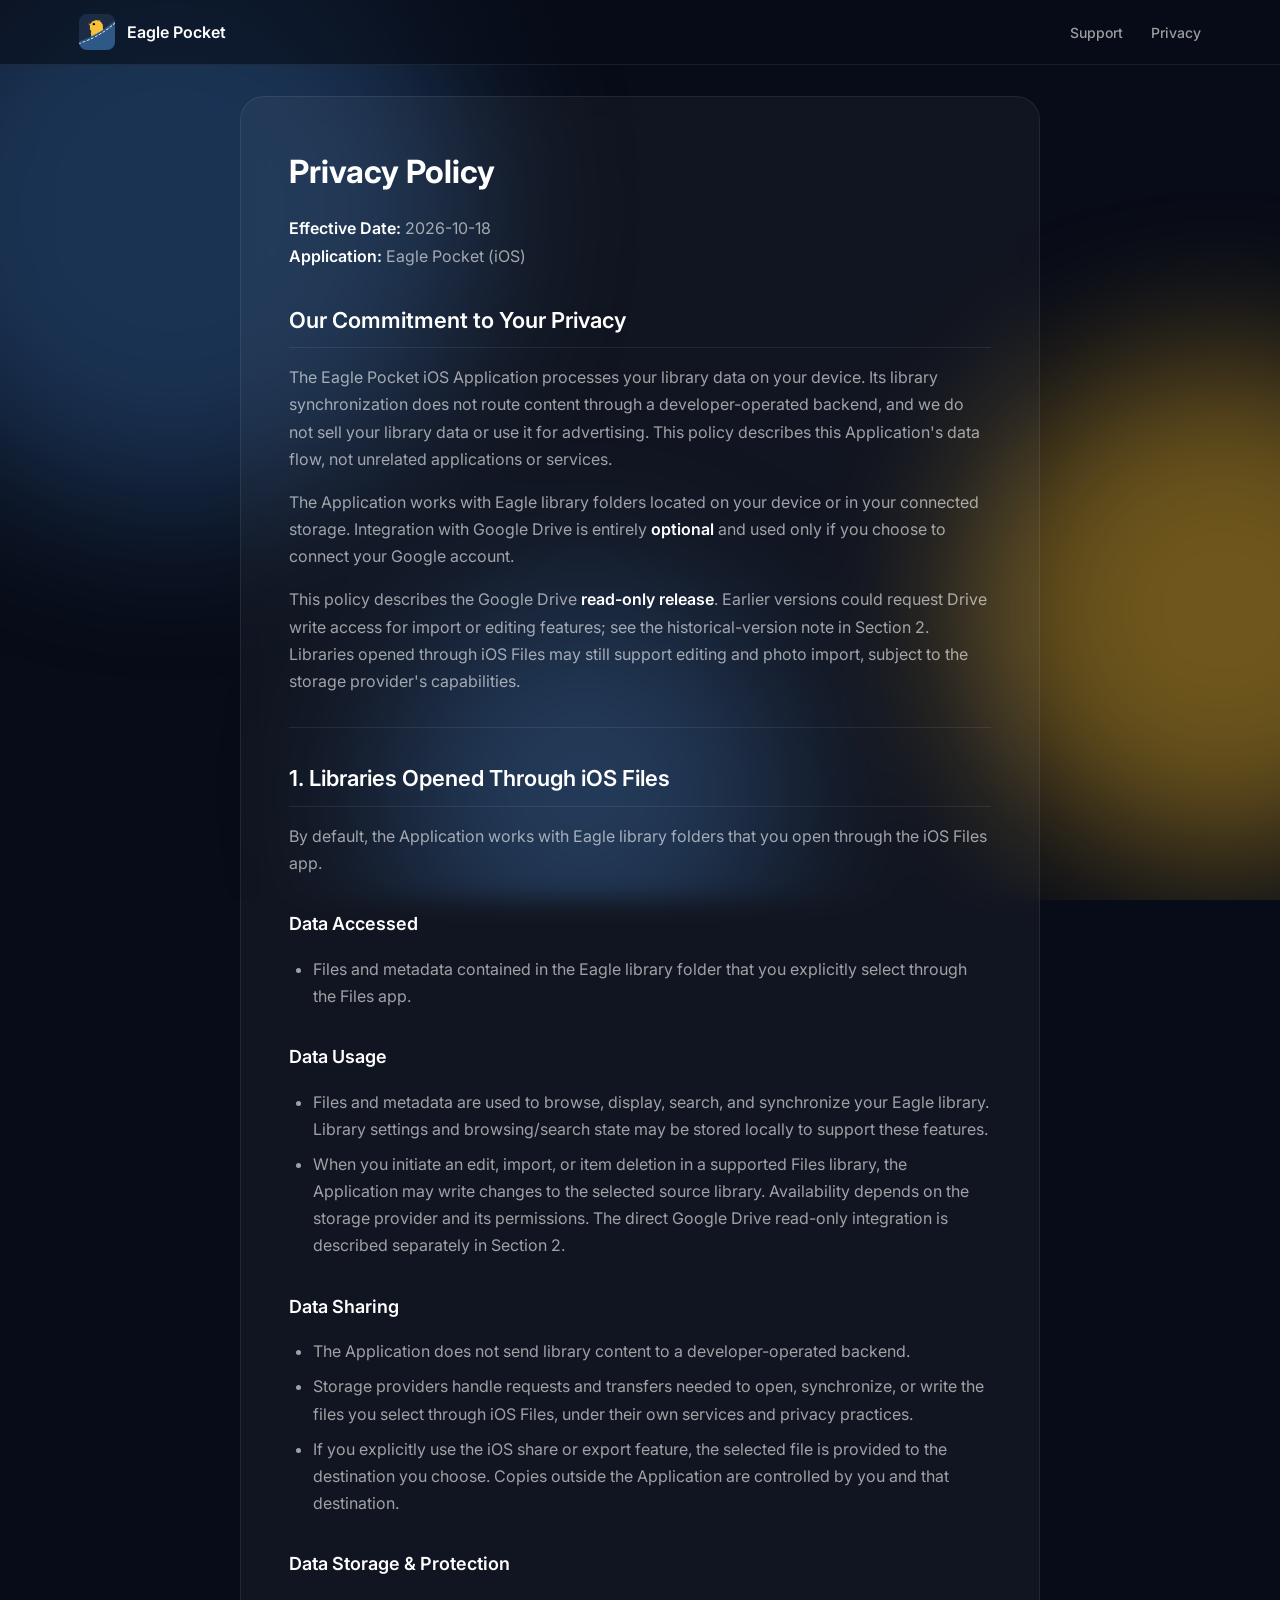
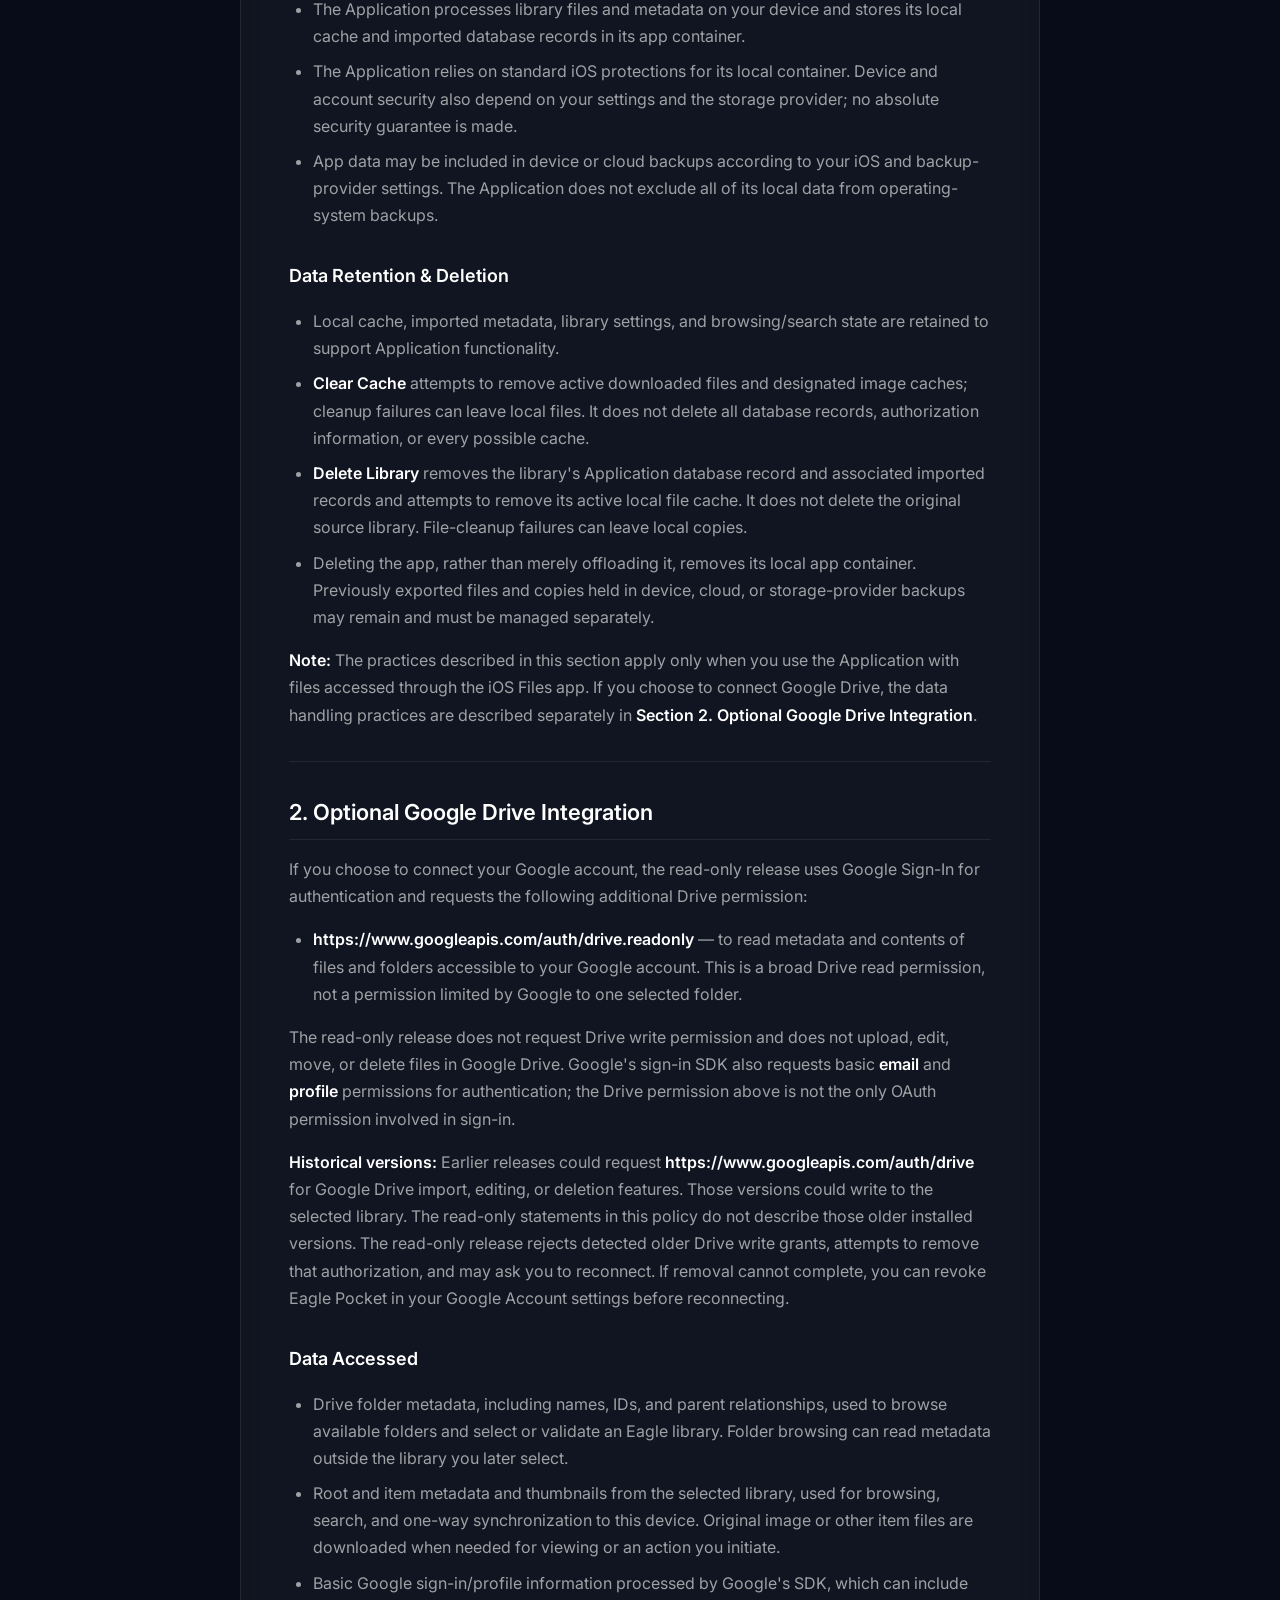
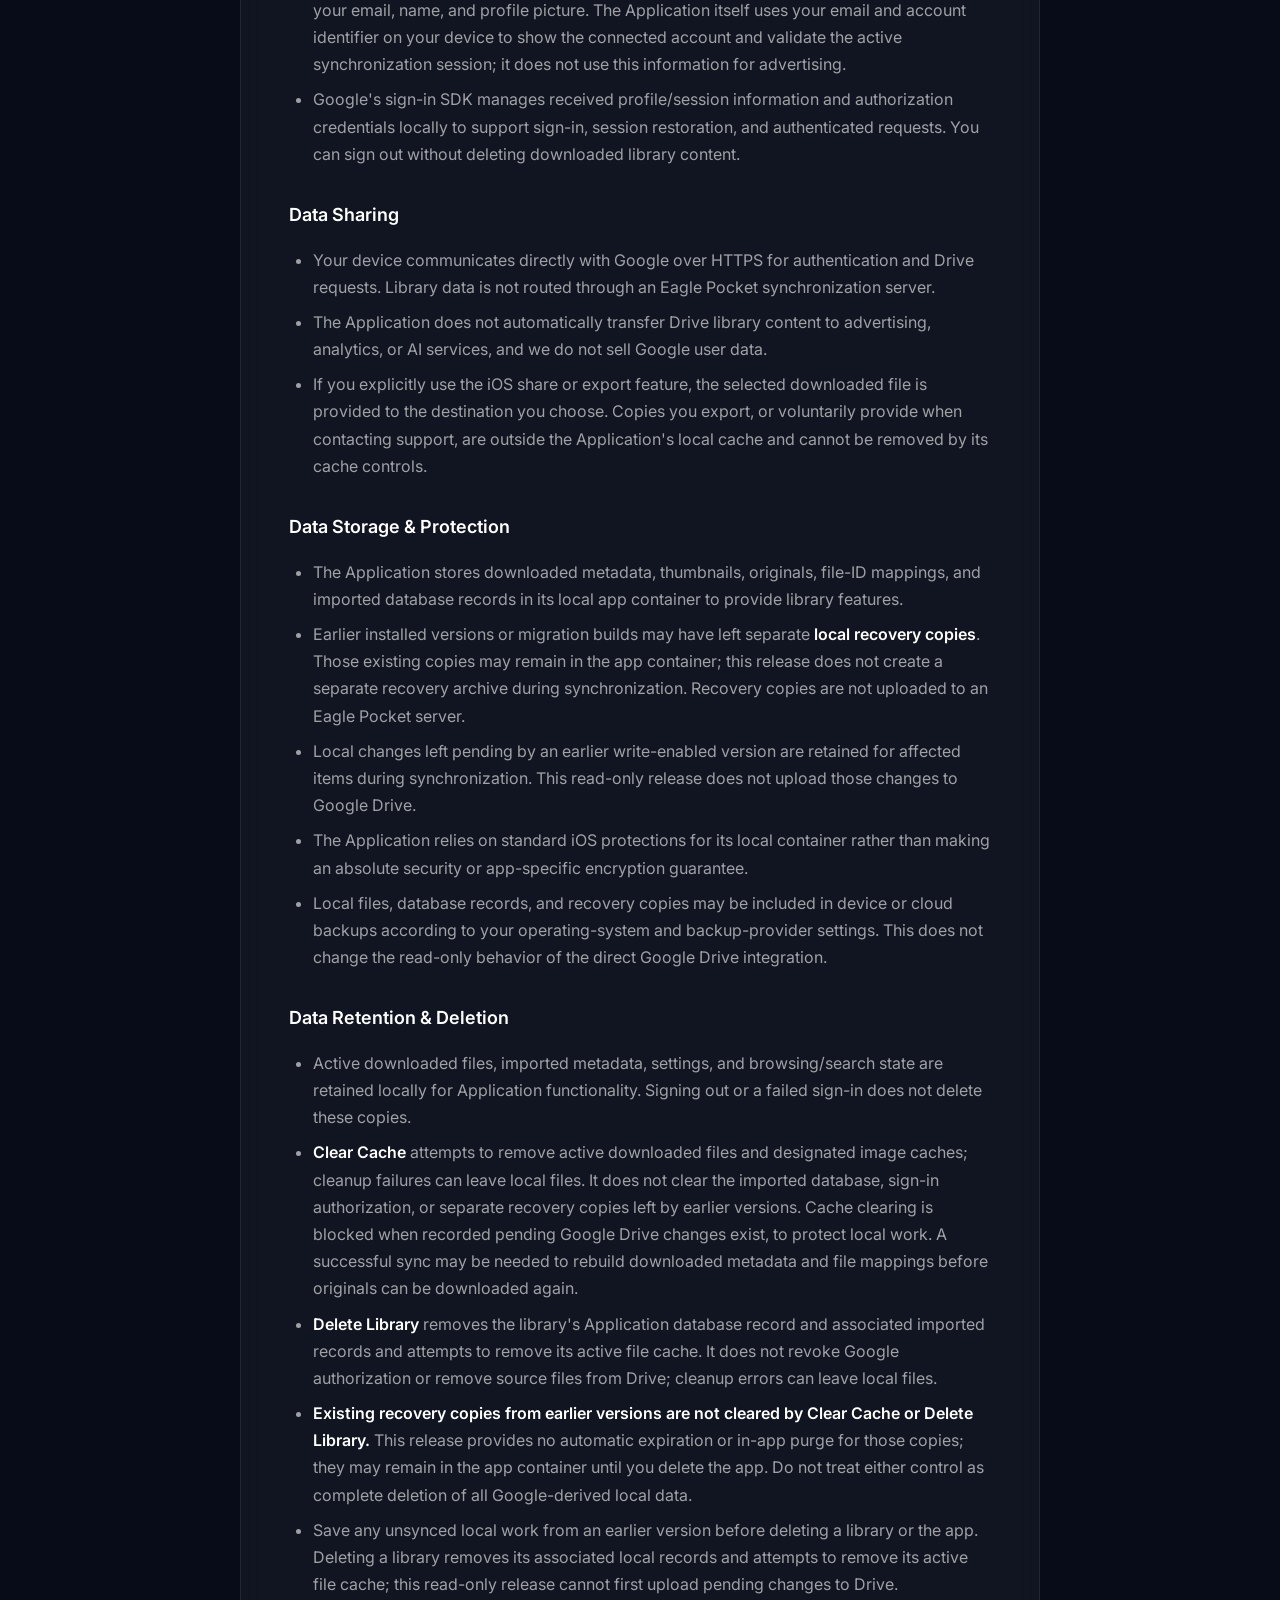
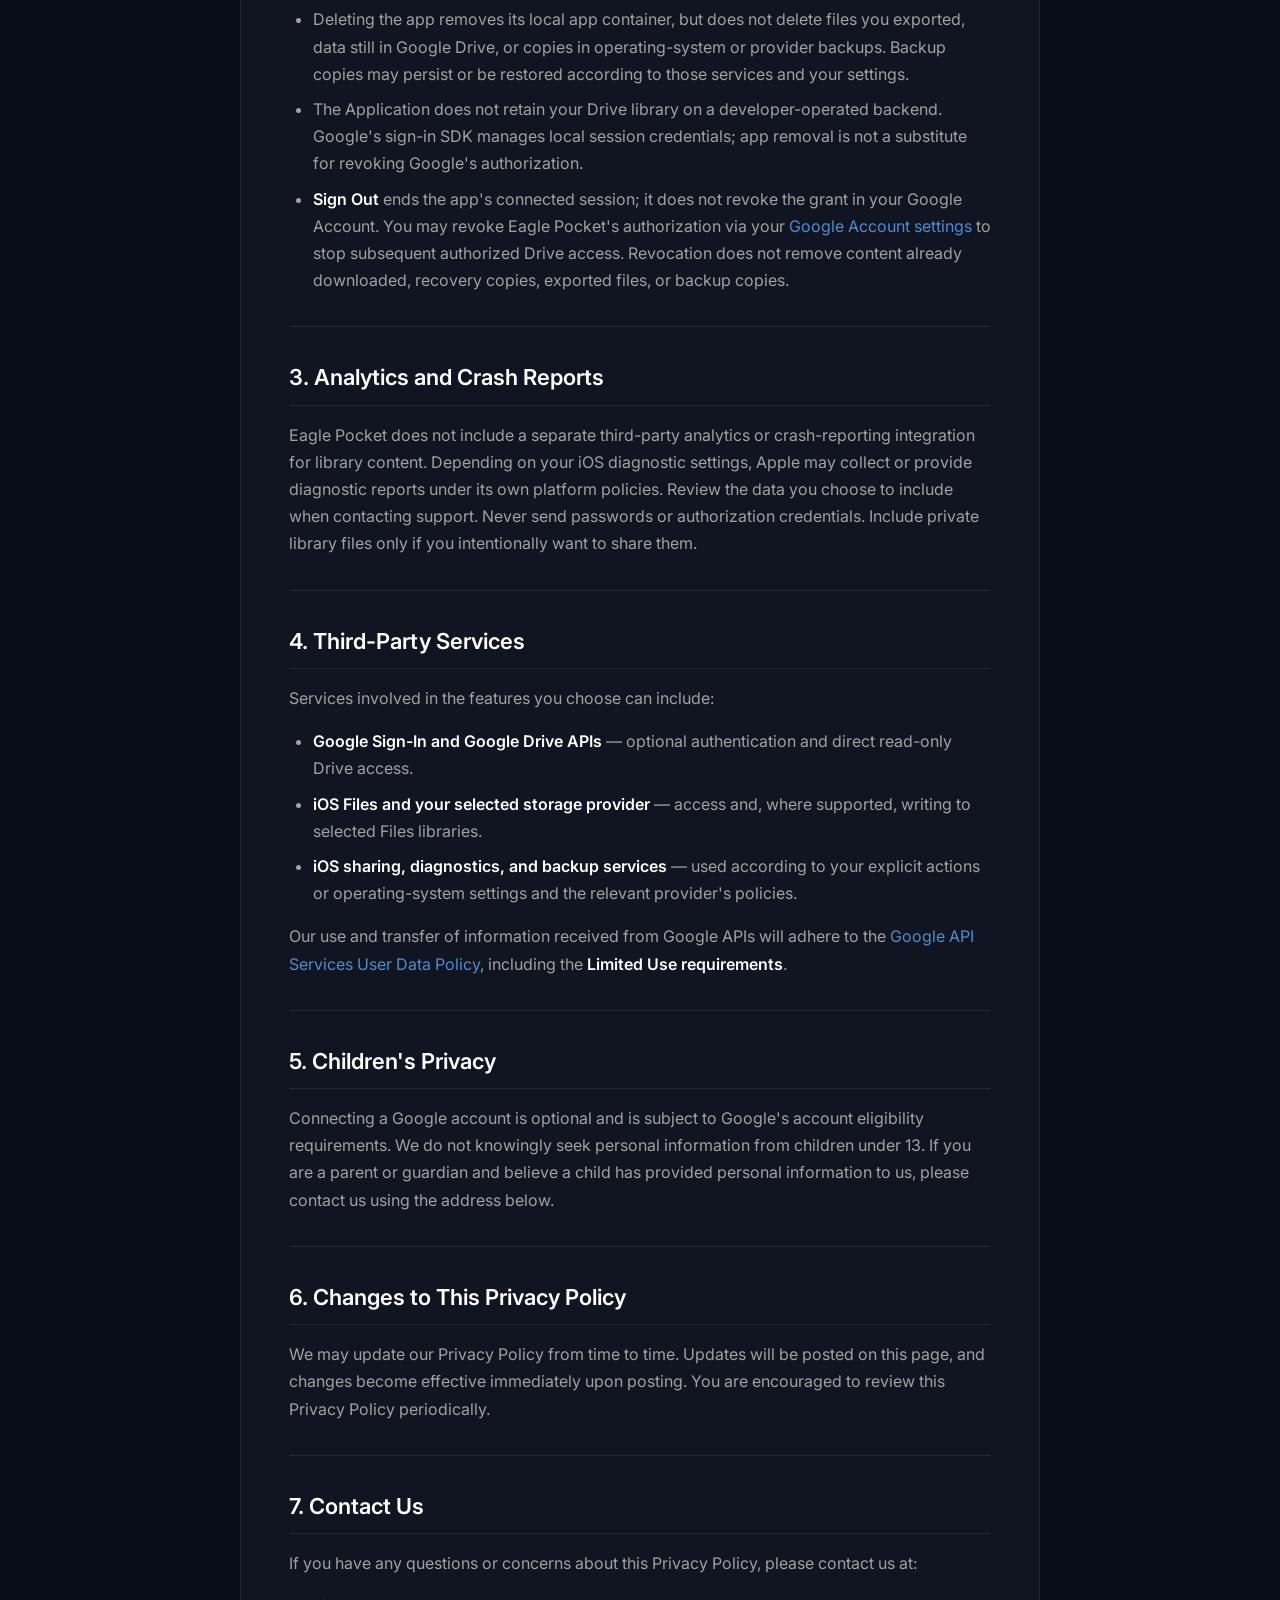
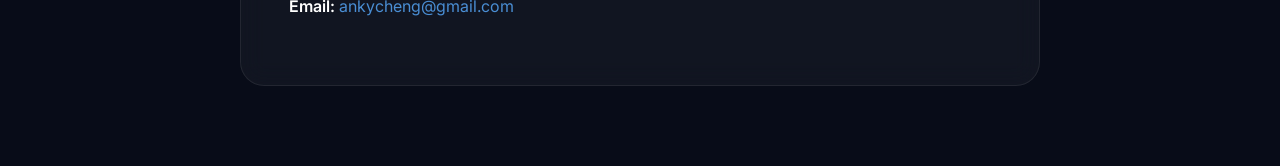
==== commit e9173c44: "docs: align Google Drive review pages with read-only release" ====
--- a/privacypolicy/index.html
+++ b/privacypolicy/index.html
@@ -54,7 +54,7 @@
     <div class="page-wrapper">
         <article class="page-content">
             <h1>Privacy Policy</h1>
-            <p><strong>Effective Date:</strong> 2026-10-01<br>
+            <p><strong>Effective Date:</strong> 2026-10-18<br>
             <strong>Application:</strong> Eagle Pocket (iOS)</p>
 
             <h2>Our Commitment to Your Privacy</h2>
@@ -130,7 +130,8 @@
             <h3>Data Storage &amp; Protection</h3>
             <ul>
                 <li>The Application stores downloaded metadata, thumbnails, originals, file-ID mappings, and imported database records in its local app container to provide library features.</li>
-                <li>During migration or synchronization, the Application can retain previous metadata and replaced or removed cached files in a separate <strong>local recovery area</strong> to reduce the risk of losing local work. These copies are not uploaded to an Eagle Pocket server.</li>
+                <li>Earlier installed versions or migration builds may have left separate <strong>local recovery copies</strong>. Those existing copies may remain in the app container; this release does not create a separate recovery archive during synchronization. Recovery copies are not uploaded to an Eagle Pocket server.</li>
+                <li>Local changes left pending by an earlier write-enabled version are retained for affected items during synchronization. This read-only release does not upload those changes to Google Drive.</li>
                 <li>The Application relies on standard iOS protections for its local container rather than making an absolute security or app-specific encryption guarantee.</li>
                 <li>Local files, database records, and recovery copies may be included in device or cloud backups according to your operating-system and backup-provider settings. This does not change the read-only behavior of the direct Google Drive integration.</li>
             </ul>
@@ -138,9 +139,10 @@
             <h3>Data Retention &amp; Deletion</h3>
             <ul>
                 <li>Active downloaded files, imported metadata, settings, and browsing/search state are retained locally for Application functionality. Signing out or a failed sign-in does not delete these copies.</li>
-                <li><strong>Clear Cache</strong> attempts to remove active downloaded files and designated image caches; cleanup failures can leave local files. It does not clear the imported database, sign-in authorization, or the separate local recovery area. A successful sync may be needed to rebuild downloaded metadata and file mappings before originals can be downloaded again.</li>
+                <li><strong>Clear Cache</strong> attempts to remove active downloaded files and designated image caches; cleanup failures can leave local files. It does not clear the imported database, sign-in authorization, or separate recovery copies left by earlier versions. Cache clearing is blocked when recorded pending Google Drive changes exist, to protect local work. A successful sync may be needed to rebuild downloaded metadata and file mappings before originals can be downloaded again.</li>
                 <li><strong>Delete Library</strong> removes the library's Application database record and associated imported records and attempts to remove its active file cache. It does not revoke Google authorization or remove source files from Drive; cleanup errors can leave local files.</li>
-                <li><strong>Recovery copies are not cleared by Clear Cache or Delete Library.</strong> They currently have no automatic expiration or in-app purge control and may remain in the app container until you delete the app. Do not treat either control as complete deletion of all Google-derived local data.</li>
+                <li><strong>Existing recovery copies from earlier versions are not cleared by Clear Cache or Delete Library.</strong> This release provides no automatic expiration or in-app purge for those copies; they may remain in the app container until you delete the app. Do not treat either control as complete deletion of all Google-derived local data.</li>
+                <li>Save any unsynced local work from an earlier version before deleting a library or the app. Deleting a library removes its associated local records and attempts to remove its active file cache; this read-only release cannot first upload pending changes to Drive.</li>
                 <li>Deleting the app removes its local app container, but does not delete files you exported, data still in Google Drive, or copies in operating-system or provider backups. Backup copies may persist or be restored according to those services and your settings.</li>
                 <li>The Application does not retain your Drive library on a developer-operated backend. Google's sign-in SDK manages local session credentials; app removal is not a substitute for revoking Google's authorization.</li>
                 <li><strong>Sign Out</strong> ends the app's connected session; it does not revoke the grant in your Google Account. You may revoke Eagle Pocket's authorization via your <a href="https://myaccount.google.com/permissions">Google Account settings</a> to stop subsequent authorized Drive access. Revocation does not remove content already downloaded, recovery copies, exported files, or backup copies.</li>
